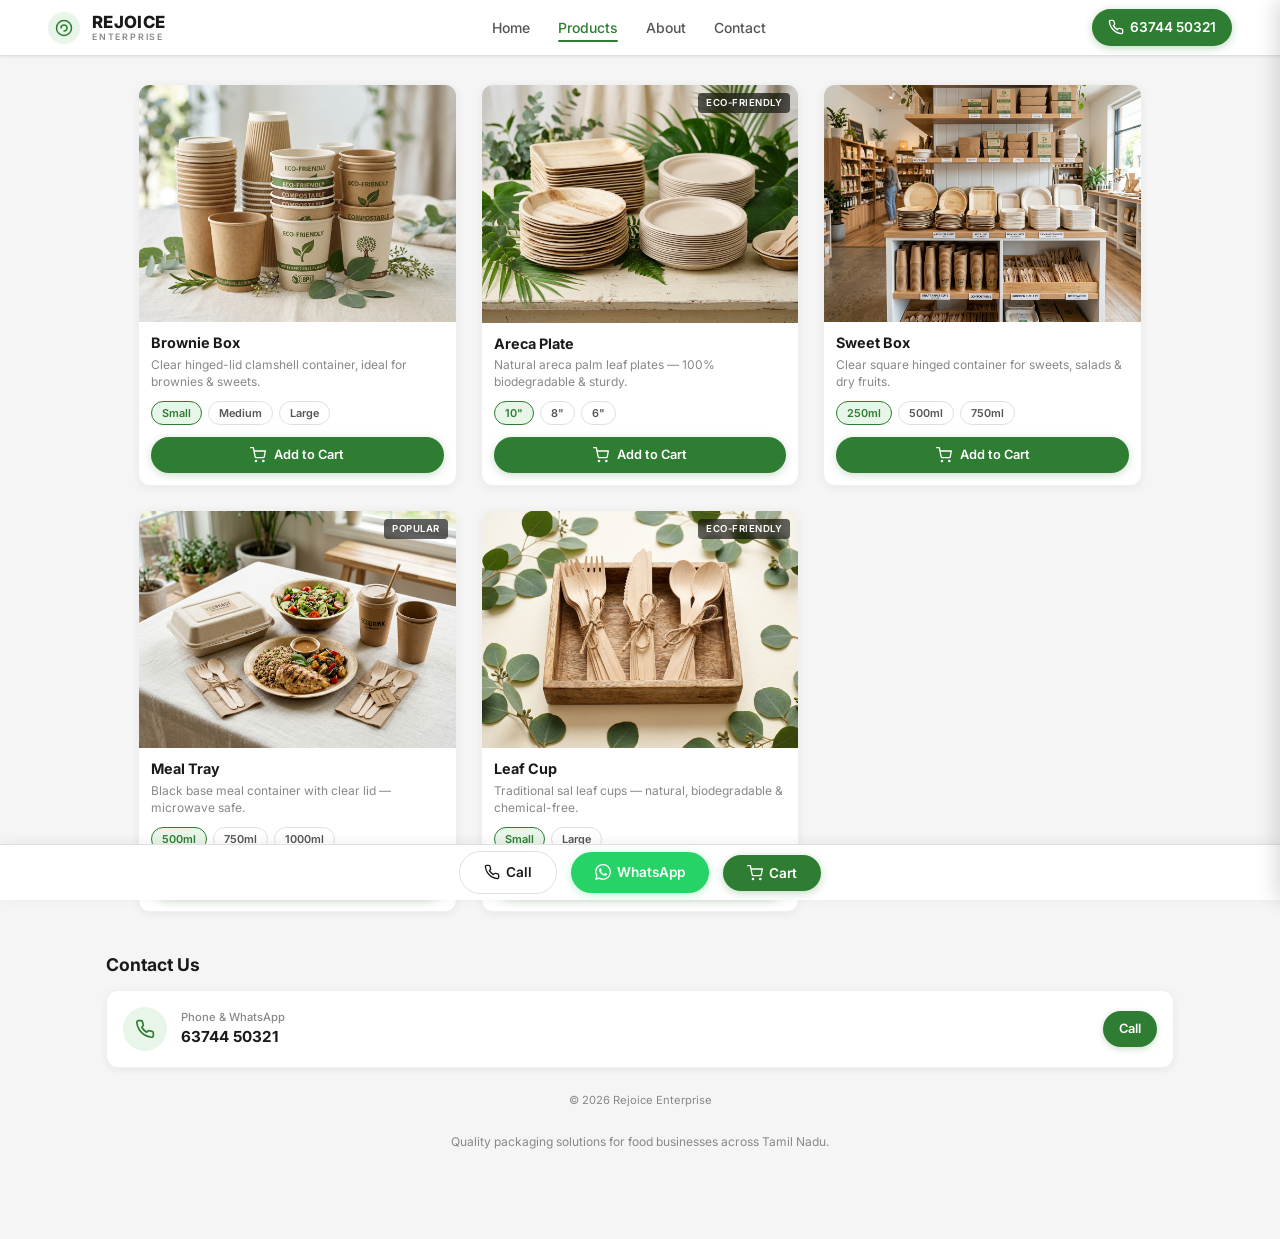
==== rejoice.html @ f50294aa "Implement cart to WhatsApp integration" ====
<!DOCTYPE html>
<html lang="en">

<head>
    <meta charset="UTF-8">
    <meta name="viewport" content="width=device-width, initial-scale=1.0, maximum-scale=5.0">
    <meta name="theme-color" content="#ffffff">
    <meta name="description" content="Rejoice Enterprise — Premium eco-friendly disposable tableware, aluminium foil containers, brownie boxes and more. Call 63744 50321.">
    <title>REJOICE ENTERPRISE — Eco-Friendly Disposables</title>
    <link rel="stylesheet" href="css/styles.css">
</head>

<body>

    <!-- ====== TOP HEADER ====== -->
    <header class="top-header" id="top">
        <div class="header-left">
            <div class="logo-icon">
                <svg viewBox="0 0 24 24" fill="none" stroke="currentColor" stroke-width="2" stroke-linecap="round" stroke-linejoin="round">
                    <path d="M12 2C6.48 2 2 6.48 2 12s4.48 10 10 10 10-4.48 10-10S17.52 2 12 2z"></path>
                    <path d="M8 12c0-2.2 1.8-4 4-4s4 1.8 4 4-1.8 4-4 4"></path>
                </svg>
            </div>
            <div class="logo-text">
                <span class="logo-name">REJOICE</span>
                <span class="logo-sub">Enterprise</span>
            </div>
        </div>

        <!-- Desktop Navigation -->
        <nav class="desktop-nav">
            <a href="#top" class="active">Home</a>
            <a href="#products">Products</a>
            <a href="#about">About</a>
            <a href="#contact">Contact</a>
        </nav>

        <div class="header-right">
            <a href="tel:6374450321" class="header-phone-btn">
                <svg viewBox="0 0 24 24" fill="none" stroke="currentColor" stroke-width="2" stroke-linecap="round" stroke-linejoin="round">
                    <path d="M22 16.92v3a2 2 0 0 1-2.18 2 19.79 19.79 0 0 1-8.63-3.07 19.5 19.5 0 0 1-6-6 19.79 19.79 0 0 1-3.07-8.67A2 2 0 0 1 4.11 2h3a2 2 0 0 1 2 1.72 12.84 12.84 0 0 0 .7 2.81 2 2 0 0 1-.45 2.11L8.09 9.91a16 16 0 0 0 6 6l1.27-1.27a2 2 0 0 1 2.11-.45 12.84 12.84 0 0 0 2.81.7A2 2 0 0 1 22 16.92z"></path>
                </svg>
                63744 50321
            </a>
            <button class="hamburger-btn" id="menuToggle" aria-label="Open menu">
                <svg viewBox="0 0 24 24" fill="none" stroke="currentColor" stroke-width="2" stroke-linecap="round" stroke-linejoin="round">
                    <line x1="3" y1="6" x2="21" y2="6"></line>
                    <line x1="3" y1="12" x2="21" y2="12"></line>
                    <line x1="3" y1="18" x2="21" y2="18"></line>
                </svg>
            </button>
        </div>
    </header>

    <!-- ====== MOBILE DRAWER ====== -->
    <div class="mobile-drawer-overlay" id="drawerOverlay"></div>
    <aside class="mobile-drawer" id="mobileDrawer">
        <div class="drawer-header">
            <span class="drawer-title">Menu</span>
            <button class="drawer-close" id="drawerClose" aria-label="Close menu">
                <svg width="18" height="18" viewBox="0 0 24 24" fill="none" stroke="currentColor" stroke-width="2" stroke-linecap="round" stroke-linejoin="round">
                    <line x1="18" y1="6" x2="6" y2="18"></line>
                    <line x1="6" y1="6" x2="18" y2="18"></line>
                </svg>
            </button>
        </div>
        <nav class="drawer-nav">
            <a href="#top">
                <svg viewBox="0 0 24 24" fill="none" stroke="currentColor" stroke-width="2" stroke-linecap="round" stroke-linejoin="round"><path d="M3 9l9-7 9 7v11a2 2 0 0 1-2 2H5a2 2 0 0 1-2-2z"></path><polyline points="9 22 9 12 15 12 15 22"></polyline></svg>
                Home
            </a>
            <a href="#products">
                <svg viewBox="0 0 24 24" fill="none" stroke="currentColor" stroke-width="2" stroke-linecap="round" stroke-linejoin="round"><rect x="2" y="3" width="20" height="14" rx="2" ry="2"></rect><line x1="8" y1="21" x2="16" y2="21"></line><line x1="12" y1="17" x2="12" y2="21"></line></svg>
                Products
            </a>
            <a href="#about">
                <svg viewBox="0 0 24 24" fill="none" stroke="currentColor" stroke-width="2" stroke-linecap="round" stroke-linejoin="round"><circle cx="12" cy="12" r="10"></circle><line x1="12" y1="16" x2="12" y2="12"></line><line x1="12" y1="8" x2="12.01" y2="8"></line></svg>
                About
            </a>
            <a href="#contact">
                <svg viewBox="0 0 24 24" fill="none" stroke="currentColor" stroke-width="2" stroke-linecap="round" stroke-linejoin="round"><path d="M22 16.92v3a2 2 0 0 1-2.18 2 19.79 19.79 0 0 1-8.63-3.07 19.5 19.5 0 0 1-6-6 19.79 19.79 0 0 1-3.07-8.67A2 2 0 0 1 4.11 2h3a2 2 0 0 1 2 1.72 12.84 12.84 0 0 0 .7 2.81 2 2 0 0 1-.45 2.11L8.09 9.91a16 16 0 0 0 6 6l1.27-1.27a2 2 0 0 1 2.11-.45 12.84 12.84 0 0 0 2.81.7A2 2 0 0 1 22 16.92z"></path></svg>
                Contact
            </a>
        </nav>
        <div class="drawer-phone">
            <a href="tel:6374450321">
                <svg viewBox="0 0 24 24" fill="none" stroke="currentColor" stroke-width="2" stroke-linecap="round" stroke-linejoin="round"><path d="M22 16.92v3a2 2 0 0 1-2.18 2 19.79 19.79 0 0 1-8.63-3.07 19.5 19.5 0 0 1-6-6 19.79 19.79 0 0 1-3.07-8.67A2 2 0 0 1 4.11 2h3a2 2 0 0 1 2 1.72 12.84 12.84 0 0 0 .7 2.81 2 2 0 0 1-.45 2.11L8.09 9.91a16 16 0 0 0 6 6l1.27-1.27a2 2 0 0 1 2.11-.45 12.84 12.84 0 0 0 2.81.7A2 2 0 0 1 22 16.92z"></path></svg>
                Call 63744 50321
            </a>
        </div>
    </aside>

    <!-- ====== MAIN CONTENT ====== -->
    <main class="main-content">

        <!-- Products Section -->
        <section class="products-section" id="products">
            <div class="product-grid">

                <!-- Product 1: Brownie Box -->
                <div class="product-card">
                    <div class="product-img-wrapper">
                        <img src="images/eco-cups.jpg" alt="Brownie Box — Clear Hinged Container" loading="lazy">
                    </div>
                    <div class="product-info">
                        <h3 class="product-name">Brownie Box</h3>
                        <p class="product-desc">Clear hinged-lid clamshell container, ideal for brownies &amp; sweets.</p>
                        <div class="size-chips">
                            <button class="size-chip active">Small</button>
                            <button class="size-chip">Medium</button>
                            <button class="size-chip">Large</button>
                        </div>
                        <button class="add-to-cart-btn" data-product="brownie-box">
                            <svg viewBox="0 0 24 24" fill="none" stroke="currentColor" stroke-width="2" stroke-linecap="round" stroke-linejoin="round"><circle cx="9" cy="21" r="1"></circle><circle cx="20" cy="21" r="1"></circle><path d="M1 1h4l2.68 13.39a2 2 0 0 0 2 1.61h9.72a2 2 0 0 0 2-1.61L23 6H6"></path></svg>
                            Add to Cart
                        </button>
                    </div>
                </div>

                <!-- Product 2: Areca Plate -->
                <div class="product-card">
                    <div class="product-img-wrapper">
                        <img src="images/eco-plates.jpg" alt="Areca Palm Leaf Plates" loading="lazy">
                        <span class="product-badge">Eco-Friendly</span>
                    </div>
                    <div class="product-info">
                        <h3 class="product-name">Areca Plate</h3>
                        <p class="product-desc">Natural areca palm leaf plates — 100% biodegradable &amp; sturdy.</p>
                        <div class="size-chips">
                            <button class="size-chip active">10"</button>
                            <button class="size-chip">8"</button>
                            <button class="size-chip">6"</button>
                        </div>
                        <button class="add-to-cart-btn" data-product="areca-plate">
                            <svg viewBox="0 0 24 24" fill="none" stroke="currentColor" stroke-width="2" stroke-linecap="round" stroke-linejoin="round"><circle cx="9" cy="21" r="1"></circle><circle cx="20" cy="21" r="1"></circle><path d="M1 1h4l2.68 13.39a2 2 0 0 0 2 1.61h9.72a2 2 0 0 0 2-1.61L23 6H6"></path></svg>
                            Add to Cart
                        </button>
                    </div>
                </div>

                <!-- Product 3: Sweet Box -->
                <div class="product-card">
                    <div class="product-img-wrapper">
                        <img src="images/shop-showcase.jpg" alt="Sweet Box — Clear Square Container" loading="lazy">
                    </div>
                    <div class="product-info">
                        <h3 class="product-name">Sweet Box</h3>
                        <p class="product-desc">Clear square hinged container for sweets, salads &amp; dry fruits.</p>
                        <div class="size-chips">
                            <button class="size-chip active">250ml</button>
                            <button class="size-chip">500ml</button>
                            <button class="size-chip">750ml</button>
                        </div>
                        <button class="add-to-cart-btn" data-product="sweet-box">
                            <svg viewBox="0 0 24 24" fill="none" stroke="currentColor" stroke-width="2" stroke-linecap="round" stroke-linejoin="round"><circle cx="9" cy="21" r="1"></circle><circle cx="20" cy="21" r="1"></circle><path d="M1 1h4l2.68 13.39a2 2 0 0 0 2 1.61h9.72a2 2 0 0 0 2-1.61L23 6H6"></path></svg>
                            Add to Cart
                        </button>
                    </div>
                </div>

                <!-- Product 4: Meal Tray -->
                <div class="product-card">
                    <div class="product-img-wrapper">
                        <img src="images/eco-serving-products.jpg" alt="Meal Tray — Black Base with Clear Lid" loading="lazy">
                        <span class="product-badge">Popular</span>
                    </div>
                    <div class="product-info">
                        <h3 class="product-name">Meal Tray</h3>
                        <p class="product-desc">Black base meal container with clear lid — microwave safe.</p>
                        <div class="size-chips">
                            <button class="size-chip active">500ml</button>
                            <button class="size-chip">750ml</button>
                            <button class="size-chip">1000ml</button>
                        </div>
                        <button class="add-to-cart-btn" data-product="meal-tray">
                            <svg viewBox="0 0 24 24" fill="none" stroke="currentColor" stroke-width="2" stroke-linecap="round" stroke-linejoin="round"><circle cx="9" cy="21" r="1"></circle><circle cx="20" cy="21" r="1"></circle><path d="M1 1h4l2.68 13.39a2 2 0 0 0 2 1.61h9.72a2 2 0 0 0 2-1.61L23 6H6"></path></svg>
                            Add to Cart
                        </button>
                    </div>
                </div>

                <!-- Product 5: Leaf Cup -->
                <div class="product-card">
                    <div class="product-img-wrapper">
                        <img src="images/eco-spoons.jpg" alt="Traditional Leaf Cups" loading="lazy">
                        <span class="product-badge">Eco-Friendly</span>
                    </div>
                    <div class="product-info">
                        <h3 class="product-name">Leaf Cup</h3>
                        <p class="product-desc">Traditional sal leaf cups — natural, biodegradable &amp; chemical-free.</p>
                        <div class="size-chips">
                            <button class="size-chip active">Small</button>
                            <button class="size-chip">Large</button>
                        </div>
                        <button class="add-to-cart-btn" data-product="leaf-cup">
                            <svg viewBox="0 0 24 24" fill="none" stroke="currentColor" stroke-width="2" stroke-linecap="round" stroke-linejoin="round"><circle cx="9" cy="21" r="1"></circle><circle cx="20" cy="21" r="1"></circle><path d="M1 1h4l2.68 13.39a2 2 0 0 0 2 1.61h9.72a2 2 0 0 0 2-1.61L23 6H6"></path></svg>
                            Add to Cart
                        </button>
                    </div>
                </div>

            </div>
        </section>

        <!-- Contact Section -->
        <section class="contact-section" id="contact">
            <h2>Contact Us</h2>
            <div class="contact-card">
                <div class="contact-icon-wrap">
                    <svg viewBox="0 0 24 24" fill="none" stroke="currentColor" stroke-width="2" stroke-linecap="round" stroke-linejoin="round">
                        <path d="M22 16.92v3a2 2 0 0 1-2.18 2 19.79 19.79 0 0 1-8.63-3.07 19.5 19.5 0 0 1-6-6 19.79 19.79 0 0 1-3.07-8.67A2 2 0 0 1 4.11 2h3a2 2 0 0 1 2 1.72 12.84 12.84 0 0 0 .7 2.81 2 2 0 0 1-.45 2.11L8.09 9.91a16 16 0 0 0 6 6l1.27-1.27a2 2 0 0 1 2.11-.45 12.84 12.84 0 0 0 2.81.7A2 2 0 0 1 22 16.92z"></path>
                    </svg>
                </div>
                <div class="contact-details">
                    <p class="contact-label">Phone & WhatsApp</p>
                    <p class="contact-value">63744 50321</p>
                </div>
                <a href="tel:6374450321" class="contact-call-btn">Call</a>
            </div>
            <p class="footer-text">© 2026 Rejoice Enterprise</p>
        </section>

        <!-- About Section (anchor target) -->
        <section id="about" style="padding: 0 16px 16px;">
            <p style="font-size: 0.75rem; color: #888; text-align: center;">
                Quality packaging solutions for food businesses across Tamil Nadu.
            </p>
        </section>

    </main>

    <!-- ====== STICKY BOTTOM BAR ====== -->
    <div class="bottom-bar">
        <a href="tel:6374450321" class="bottom-bar-btn btn-call">
            <svg viewBox="0 0 24 24" fill="none" stroke="currentColor" stroke-width="2" stroke-linecap="round" stroke-linejoin="round"><path d="M22 16.92v3a2 2 0 0 1-2.18 2 19.79 19.79 0 0 1-8.63-3.07 19.5 19.5 0 0 1-6-6 19.79 19.79 0 0 1-3.07-8.67A2 2 0 0 1 4.11 2h3a2 2 0 0 1 2 1.72 12.84 12.84 0 0 0 .7 2.81 2 2 0 0 1-.45 2.11L8.09 9.91a16 16 0 0 0 6 6l1.27-1.27a2 2 0 0 1 2.11-.45 12.84 12.84 0 0 0 2.81.7A2 2 0 0 1 22 16.92z"></path></svg>
            Call
        </a>
        <a href="https://wa.me/916374450321" target="_blank" class="bottom-bar-btn btn-whatsapp" id="whatsappBtn">
            <svg viewBox="0 0 24 24" fill="currentColor" width="16" height="16"><path d="M17.472 14.382c-.297-.149-1.758-.867-2.03-.967-.273-.099-.471-.148-.67.15-.197.297-.767.966-.94 1.164-.173.199-.347.223-.644.075-.297-.15-1.255-.463-2.39-1.475-.883-.788-1.48-1.761-1.653-2.059-.173-.297-.018-.458.13-.606.134-.133.298-.347.446-.52.149-.174.198-.298.298-.497.099-.198.05-.371-.025-.52-.075-.149-.669-1.612-.916-2.207-.242-.579-.487-.5-.669-.51-.173-.008-.371-.01-.57-.01-.198 0-.52.074-.792.372-.272.297-1.04 1.016-1.04 2.479 0 1.462 1.065 2.875 1.213 3.074.149.198 2.096 3.2 5.077 4.487.709.306 1.262.489 1.694.625.712.227 1.36.195 1.871.118.571-.085 1.758-.719 2.006-1.413.248-.694.248-1.289.173-1.413-.074-.124-.272-.198-.57-.347m-5.421 7.403h-.004a9.87 9.87 0 01-5.031-1.378l-.361-.214-3.741.982.998-3.648-.235-.374a9.86 9.86 0 01-1.51-5.26c.001-5.45 4.436-9.884 9.888-9.884 2.64 0 5.122 1.03 6.988 2.898a9.825 9.825 0 012.893 6.994c-.003 5.45-4.437 9.884-9.885 9.884m8.413-18.297A11.815 11.815 0 0012.05 0C5.495 0 .16 5.335.157 11.892c0 2.096.547 4.142 1.588 5.945L.057 24l6.305-1.654a11.882 11.882 0 005.683 1.448h.005c6.554 0 11.89-5.335 11.893-11.893a11.821 11.821 0 00-3.48-8.413z"/></svg>
            WhatsApp
        </a>
        <button class="bottom-bar-btn btn-cart" id="cartBottomBtn">
            <svg viewBox="0 0 24 24" fill="none" stroke="currentColor" stroke-width="2" stroke-linecap="round" stroke-linejoin="round"><circle cx="9" cy="21" r="1"></circle><circle cx="20" cy="21" r="1"></circle><path d="M1 1h4l2.68 13.39a2 2 0 0 0 2 1.61h9.72a2 2 0 0 0 2-1.61L23 6H6"></path></svg>
            Cart
            <span class="cart-count" id="cartCount" data-count="0"></span>
        </button>
    </div>

    <script src="js/main.js"></script>
</body>

</html>
---- css/styles.css ----
/* ============================================
   Rejoice Enterprise – Light Mobile-First Theme
   ============================================ */

@import url('https://fonts.googleapis.com/css2?family=Inter:wght@400;500;600;700;800&display=swap');

:root {
    /* Light Theme Palette */
    --bg-page: #f5f5f5;
    --bg-card: #ffffff;
    --bg-header: #ffffff;
    --bg-overlay: rgba(255, 255, 255, 0.92);

    /* Green Brand */
    --primary: #2e7d32;
    --primary-dark: #1b5e20;
    --primary-light: #4caf50;
    --primary-surface: #e8f5e9;
    --primary-glow: rgba(46, 125, 50, 0.12);

    /* WhatsApp Green */
    --whatsapp: #25d366;
    --whatsapp-dark: #128c7e;

    /* Text */
    --text-primary: #1a1a1a;
    --text-secondary: #555555;
    --text-muted: #888888;
    --text-on-primary: #ffffff;

    /* Borders & Shadows */
    --border: #e0e0e0;
    --border-light: #f0f0f0;
    --shadow-sm: 0 1px 3px rgba(0, 0, 0, 0.08);
    --shadow-md: 0 4px 12px rgba(0, 0, 0, 0.1);
    --shadow-lg: 0 8px 30px rgba(0, 0, 0, 0.12);
    --shadow-card: 0 2px 8px rgba(0, 0, 0, 0.06);

    /* Layout */
    --header-height: 56px;
    --bottom-bar-height: 56px;
    --radius-sm: 8px;
    --radius-md: 12px;
    --radius-lg: 16px;
    --radius-full: 50px;
}

/* Reset */
*,
*::before,
*::after {
    box-sizing: border-box;
    margin: 0;
    padding: 0;
}

html {
    scroll-behavior: smooth;
    -webkit-text-size-adjust: 100%;
}

body {
    font-family: 'Inter', -apple-system, BlinkMacSystemFont, 'Segoe UI', Roboto, sans-serif;
    background-color: var(--bg-page);
    color: var(--text-primary);
    line-height: 1.5;
    -webkit-font-smoothing: antialiased;
    -moz-osx-font-smoothing: grayscale;
    -webkit-tap-highlight-color: transparent;
    overflow-x: hidden;
}

img {
    display: block;
    max-width: 100%;
}

button {
    font-family: inherit;
    cursor: pointer;
    border: none;
    outline: none;
}

a {
    text-decoration: none;
    color: inherit;
}

/* =====================
   HEADER / TOP BAR
   ===================== */
.top-header {
    position: fixed;
    top: 0;
    left: 0;
    right: 0;
    height: var(--header-height);
    background: var(--bg-header);
    border-bottom: 1px solid var(--border);
    display: flex;
    align-items: center;
    justify-content: space-between;
    padding: 0 16px;
    z-index: 1000;
    box-shadow: var(--shadow-sm);
}

.header-left {
    display: flex;
    align-items: center;
    gap: 12px;
}

.logo-icon {
    width: 32px;
    height: 32px;
    background: var(--primary-surface);
    border-radius: 50%;
    display: flex;
    align-items: center;
    justify-content: center;
    flex-shrink: 0;
}

.logo-icon svg {
    width: 18px;
    height: 18px;
    color: var(--primary);
}

.logo-text {
    display: flex;
    flex-direction: column;
    line-height: 1.15;
}

.logo-name {
    font-size: 1.05rem;
    font-weight: 800;
    color: var(--text-primary);
    letter-spacing: 0.3px;
}

.logo-sub {
    font-size: 0.55rem;
    font-weight: 600;
    color: var(--text-muted);
    letter-spacing: 1.8px;
    text-transform: uppercase;
}

/* Desktop Nav - hidden on mobile, shown on larger screens */
.desktop-nav {
    display: none;
    align-items: center;
    gap: 28px;
}

.desktop-nav a {
    font-size: 0.875rem;
    font-weight: 500;
    color: var(--text-secondary);
    transition: color 0.2s;
    position: relative;
}

.desktop-nav a:hover,
.desktop-nav a.active {
    color: var(--primary);
}

.desktop-nav a.active::after {
    content: '';
    position: absolute;
    bottom: -4px;
    left: 0;
    right: 0;
    height: 2px;
    background: var(--primary);
    border-radius: 1px;
}

.header-right {
    display: flex;
    align-items: center;
    gap: 8px;
}

.header-phone-btn {
    display: none;
    align-items: center;
    gap: 6px;
    background: var(--primary);
    color: var(--text-on-primary);
    padding: 8px 16px;
    border-radius: var(--radius-full);
    font-size: 0.85rem;
    font-weight: 600;
    box-shadow: 0 2px 8px rgba(46, 125, 50, 0.3);
    transition: transform 0.15s, box-shadow 0.15s;
    text-decoration: none;
}

.header-phone-btn:active {
    transform: scale(0.97);
}

.header-phone-btn svg {
    width: 16px;
    height: 16px;
}

.hamburger-btn {
    width: 40px;
    height: 40px;
    background: transparent;
    border-radius: 50%;
    display: flex;
    align-items: center;
    justify-content: center;
    color: var(--text-primary);
    transition: background 0.2s;
}

.hamburger-btn:active {
    background: var(--primary-surface);
}

.hamburger-btn svg {
    width: 22px;
    height: 22px;
}

/* =====================
   MOBILE DRAWER
   ===================== */
.mobile-drawer-overlay {
    position: fixed;
    inset: 0;
    background: rgba(0, 0, 0, 0.4);
    z-index: 2000;
    opacity: 0;
    visibility: hidden;
    transition: opacity 0.3s, visibility 0.3s;
}

.mobile-drawer-overlay.open {
    opacity: 1;
    visibility: visible;
}

.mobile-drawer {
    position: fixed;
    top: 0;
    right: 0;
    width: 280px;
    max-width: 80vw;
    height: 100vh;
    background: var(--bg-card);
    z-index: 2001;
    transform: translateX(100%);
    transition: transform 0.35s cubic-bezier(0.22, 1, 0.36, 1);
    display: flex;
    flex-direction: column;
    box-shadow: -4px 0 20px rgba(0, 0, 0, 0.15);
}

.mobile-drawer.open {
    transform: translateX(0);
}

.drawer-header {
    display: flex;
    align-items: center;
    justify-content: space-between;
    padding: 16px 20px;
    border-bottom: 1px solid var(--border);
}

.drawer-title {
    font-size: 1rem;
    font-weight: 700;
    color: var(--text-primary);
}

.drawer-close {
    width: 36px;
    height: 36px;
    background: var(--bg-page);
    border-radius: 50%;
    display: flex;
    align-items: center;
    justify-content: center;
    color: var(--text-secondary);
    transition: background 0.2s;
}

.drawer-close:active {
    background: var(--border);
}

.drawer-nav {
    flex: 1;
    padding: 12px 0;
    display: flex;
    flex-direction: column;
}

.drawer-nav a {
    display: flex;
    align-items: center;
    gap: 14px;
    padding: 14px 20px;
    font-size: 0.95rem;
    font-weight: 500;
    color: var(--text-secondary);
    transition: background 0.2s, color 0.2s;
}

.drawer-nav a:active {
    background: var(--primary-surface);
    color: var(--primary);
}

.drawer-nav a svg {
    width: 20px;
    height: 20px;
    flex-shrink: 0;
}

.drawer-phone {
    padding: 20px;
    border-top: 1px solid var(--border);
}

.drawer-phone a {
    display: flex;
    align-items: center;
    justify-content: center;
    gap: 8px;
    background: var(--primary);
    color: var(--text-on-primary);
    padding: 14px;
    border-radius: var(--radius-md);
    font-size: 0.95rem;
    font-weight: 600;
}

.drawer-phone a svg {
    width: 18px;
    height: 18px;
}

/* =====================
   MAIN CONTENT
   ===================== */
.main-content {
    padding-top: var(--header-height);
    padding-bottom: calc(var(--bottom-bar-height) + 16px);
    min-height: 100vh;
}

/* =====================
   PRODUCT GRID
   ===================== */
.products-section {
    padding: 12px 12px 0;
}

.products-section-title {
    font-size: 1.1rem;
    font-weight: 700;
    color: var(--text-primary);
    margin-bottom: 12px;
    padding-left: 4px;
}

.product-grid {
    display: grid;
    grid-template-columns: repeat(2, 1fr);
    gap: 12px;
}

/* =====================
   PRODUCT CARD
   ===================== */
.product-card {
    background: var(--bg-card);
    border-radius: var(--radius-md);
    overflow: hidden;
    box-shadow: var(--shadow-card);
    border: 1px solid var(--border-light);
    display: flex;
    flex-direction: column;
    transition: transform 0.2s ease, box-shadow 0.2s ease;
    position: relative;
}

.product-card:active {
    transform: scale(0.985);
}

.product-img-wrapper {
    width: 100%;
    aspect-ratio: 4 / 3;
    overflow: hidden;
    background: #f0f0f0;
    position: relative;
}

.product-img-wrapper img {
    width: 100%;
    height: 100%;
    object-fit: cover;
    transition: transform 0.3s ease;
}

.product-badge {
    position: absolute;
    top: 8px;
    right: 8px;
    background: rgba(0, 0, 0, 0.6);
    color: white;
    font-size: 0.6rem;
    font-weight: 600;
    padding: 3px 8px;
    border-radius: 4px;
    text-transform: uppercase;
    letter-spacing: 0.5px;
    backdrop-filter: blur(4px);
}

.product-info {
    padding: 12px;
    display: flex;
    flex-direction: column;
    flex-grow: 1;
}

.product-name {
    font-size: 0.9rem;
    font-weight: 700;
    color: var(--text-primary);
    margin-bottom: 4px;
    line-height: 1.3;
}

.product-desc {
    font-size: 0.75rem;
    color: var(--text-muted);
    line-height: 1.4;
    margin-bottom: 10px;
    display: -webkit-box;
    -webkit-line-clamp: 2;
    -webkit-box-orient: vertical;
    overflow: hidden;
}

/* Size Variant Chips */
.size-chips {
    display: flex;
    flex-wrap: wrap;
    gap: 6px;
    margin-bottom: 12px;
}

.size-chip {
    padding: 4px 10px;
    border: 1.5px solid var(--border);
    border-radius: var(--radius-full);
    font-size: 0.68rem;
    font-weight: 600;
    color: var(--text-secondary);
    background: transparent;
    transition: all 0.2s;
    cursor: pointer;
}

.size-chip.active,
.size-chip:active {
    border-color: var(--primary);
    color: var(--primary);
    background: var(--primary-surface);
}

/* Add to Cart Button */
.add-to-cart-btn {
    display: flex;
    align-items: center;
    justify-content: center;
    gap: 8px;
    width: 100%;
    padding: 10px 0;
    background: var(--primary);
    color: var(--text-on-primary);
    border-radius: var(--radius-full);
    font-size: 0.8rem;
    font-weight: 600;
    transition: background 0.2s, transform 0.15s;
    margin-top: auto;
    box-shadow: 0 2px 8px rgba(46, 125, 50, 0.25);
}

.add-to-cart-btn:active {
    transform: scale(0.96);
    background: var(--primary-dark);
}

.add-to-cart-btn svg {
    width: 16px;
    height: 16px;
}

.add-to-cart-btn.added {
    background: var(--primary-dark);
}

/* =====================
   CONTACT SECTION
   ===================== */
.contact-section {
    padding: 24px 16px;
    margin-top: 16px;
}

.contact-section h2 {
    font-size: 1.1rem;
    font-weight: 700;
    margin-bottom: 12px;
    color: var(--text-primary);
}

.contact-card {
    background: var(--bg-card);
    border-radius: var(--radius-md);
    padding: 16px;
    display: flex;
    align-items: center;
    gap: 14px;
    border: 1px solid var(--border-light);
    box-shadow: var(--shadow-card);
    margin-bottom: 16px;
}

.contact-icon-wrap {
    width: 44px;
    height: 44px;
    border-radius: 50%;
    background: var(--primary-surface);
    display: flex;
    align-items: center;
    justify-content: center;
    flex-shrink: 0;
    color: var(--primary);
}

.contact-icon-wrap svg {
    width: 20px;
    height: 20px;
}

.contact-details {
    flex: 1;
}

.contact-label {
    font-size: 0.7rem;
    color: var(--text-muted);
    font-weight: 500;
}

.contact-value {
    font-size: 0.95rem;
    font-weight: 700;
    color: var(--text-primary);
}

.contact-call-btn {
    display: inline-flex;
    align-items: center;
    gap: 4px;
    background: var(--primary);
    color: white;
    padding: 8px 16px;
    border-radius: var(--radius-full);
    font-size: 0.8rem;
    font-weight: 600;
    text-decoration: none;
    box-shadow: 0 2px 6px rgba(46, 125, 50, 0.25);
    transition: transform 0.15s;
}

.contact-call-btn:active {
    transform: scale(0.95);
}

.footer-text {
    text-align: center;
    font-size: 0.7rem;
    color: var(--text-muted);
    padding-top: 8px;
}

/* =====================
   STICKY BOTTOM BAR
   ===================== */
.bottom-bar {
    position: fixed;
    bottom: 0;
    left: 0;
    right: 0;
    height: var(--bottom-bar-height);
    background: var(--bg-card);
    border-top: 1px solid var(--border);
    display: flex;
    align-items: center;
    justify-content: center;
    gap: 10px;
    padding: 0 16px;
    z-index: 1000;
    box-shadow: 0 -2px 12px rgba(0, 0, 0, 0.06);
    padding-bottom: env(safe-area-inset-bottom);
}

.bottom-bar-btn {
    display: inline-flex;
    align-items: center;
    gap: 6px;
    padding: 10px 20px;
    border-radius: var(--radius-full);
    font-size: 0.82rem;
    font-weight: 600;
    transition: transform 0.15s, box-shadow 0.15s;
    text-decoration: none;
    flex-shrink: 0;
}

.bottom-bar-btn:active {
    transform: scale(0.95);
}

.bottom-bar-btn svg {
    width: 16px;
    height: 16px;
}

.btn-call {
    background: var(--bg-card);
    color: var(--text-primary);
    border: 1.5px solid var(--border);
}

.btn-whatsapp {
    background: var(--whatsapp);
    color: white;
    border: none;
    box-shadow: 0 2px 8px rgba(37, 211, 102, 0.3);
}

.btn-cart {
    background: var(--primary);
    color: white;
    border: none;
    box-shadow: 0 2px 8px rgba(46, 125, 50, 0.3);
    position: relative;
}

.cart-count {
    background: white;
    color: var(--primary);
    font-size: 0.65rem;
    font-weight: 700;
    width: 18px;
    height: 18px;
    border-radius: 50%;
    display: flex;
    align-items: center;
    justify-content: center;
    margin-left: 2px;
}

.cart-count:empty,
.cart-count[data-count="0"] {
    display: none;
}

/* =====================
   ANIMATIONS
   ===================== */
@keyframes fadeInUp {
    from {
        opacity: 0;
        transform: translateY(16px);
    }
    to {
        opacity: 1;
        transform: translateY(0);
    }
}

@keyframes scaleIn {
    from {
        transform: scale(0.9);
        opacity: 0;
    }
    to {
        transform: scale(1);
        opacity: 1;
    }
}

@keyframes cartPop {
    0% { transform: scale(1); }
    50% { transform: scale(1.25); }
    100% { transform: scale(1); }
}

.product-card {
    animation: fadeInUp 0.4s ease backwards;
}

.product-card:nth-child(1) { animation-delay: 0.05s; }
.product-card:nth-child(2) { animation-delay: 0.1s; }
.product-card:nth-child(3) { animation-delay: 0.15s; }
.product-card:nth-child(4) { animation-delay: 0.2s; }
.product-card:nth-child(5) { animation-delay: 0.25s; }
.product-card:nth-child(6) { animation-delay: 0.3s; }

.cart-pop {
    animation: cartPop 0.3s ease;
}

/* =====================
   RESPONSIVE - TABLET+
   ===================== */
@media (min-width: 600px) {
    .product-grid {
        grid-template-columns: repeat(3, 1fr);
        gap: 16px;
    }

    .products-section {
        padding: 16px 20px 0;
    }

    .bottom-bar-btn {
        padding: 10px 24px;
        font-size: 0.85rem;
    }
}

/* DESKTOP (768px+) */
@media (min-width: 768px) {
    .hamburger-btn {
        display: none;
    }

    .desktop-nav {
        display: flex;
    }

    .header-phone-btn {
        display: flex;
    }

    .top-header {
        padding: 0 32px;
    }

    .product-grid {
        grid-template-columns: repeat(3, 1fr);
        gap: 20px;
    }

    .products-section {
        padding: 24px 32px 0;
        max-width: 1100px;
        margin: 0 auto;
    }

    .contact-section {
        max-width: 1100px;
        margin: 16px auto 0;
    }

    .bottom-bar {
        gap: 14px;
    }
}

/* LARGE DESKTOP (1024px+) */
@media (min-width: 1024px) {
    .product-grid {
        grid-template-columns: repeat(3, 1fr);
        gap: 24px;
    }

    .top-header {
        padding: 0 48px;
    }

    .products-section {
        padding: 28px 48px 0;
    }
}
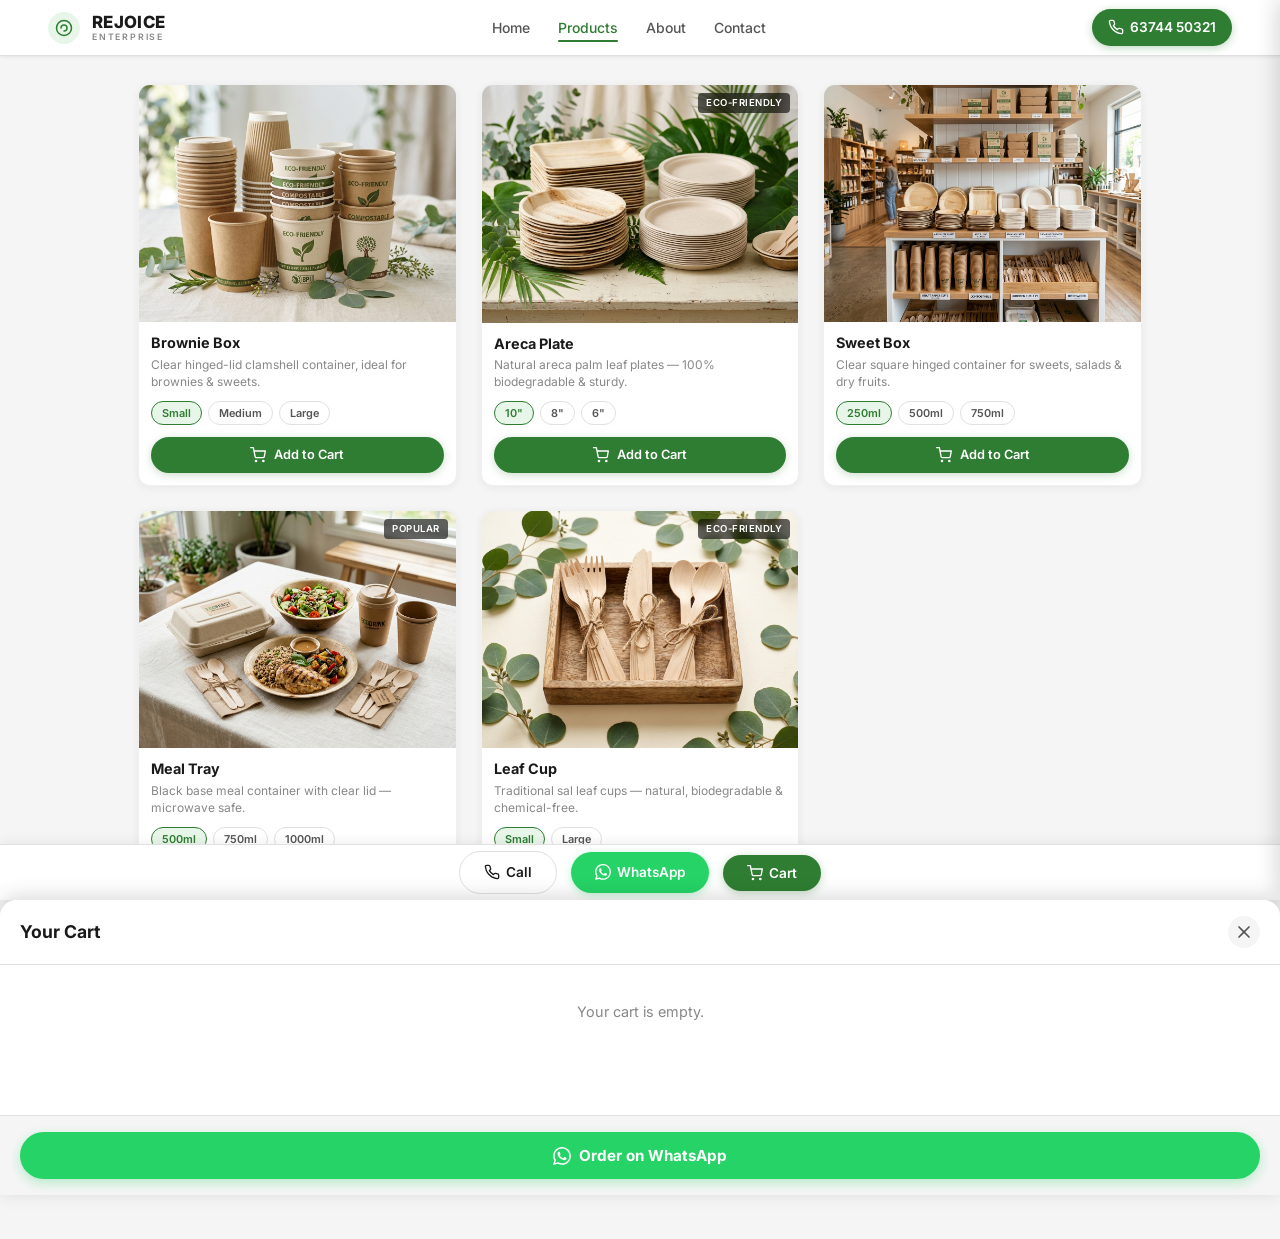
==== commit 8e6de4e2: "Implement Cart Drawer UI and logic" ====
--- a/rejoice.html
+++ b/rejoice.html
@@ -246,6 +246,30 @@
         </button>
     </div>
 
+    <!-- ====== CART DRAWER ====== -->
+    <div class="cart-drawer-overlay" id="cartOverlay"></div>
+    <div class="cart-drawer" id="cartDrawer">
+        <div class="cart-header">
+            <h3>Your Cart</h3>
+            <button class="cart-close-btn" id="cartCloseBtn">
+                <svg viewBox="0 0 24 24" fill="none" stroke="currentColor" stroke-width="2" stroke-linecap="round" stroke-linejoin="round" width="20" height="20">
+                    <line x1="18" y1="6" x2="6" y2="18"></line>
+                    <line x1="6" y1="6" x2="18" y2="18"></line>
+                </svg>
+            </button>
+        </div>
+        <div class="cart-body" id="cartItemsContainer">
+            <!-- Cart items injected via JS -->
+            <div class="empty-cart-msg">Your cart is empty.</div>
+        </div>
+        <div class="cart-footer">
+            <button class="cart-checkout-btn" id="cartCheckoutBtn">
+                <svg viewBox="0 0 24 24" fill="currentColor" width="18" height="18"><path d="M17.472 14.382c-.297-.149-1.758-.867-2.03-.967-.273-.099-.471-.148-.67.15-.197.297-.767.966-.94 1.164-.173.199-.347.223-.644.075-.297-.15-1.255-.463-2.39-1.475-.883-.788-1.48-1.761-1.653-2.059-.173-.297-.018-.458.13-.606.134-.133.298-.347.446-.52.149-.174.198-.298.298-.497.099-.198.05-.371-.025-.52-.075-.149-.669-1.612-.916-2.207-.242-.579-.487-.5-.669-.51-.173-.008-.371-.01-.57-.01-.198 0-.52.074-.792.372-.272.297-1.04 1.016-1.04 2.479 0 1.462 1.065 2.875 1.213 3.074.149.198 2.096 3.2 5.077 4.487.709.306 1.262.489 1.694.625.712.227 1.36.195 1.871.118.571-.085 1.758-.719 2.006-1.413.248-.694.248-1.289.173-1.413-.074-.124-.272-.198-.57-.347m-5.421 7.403h-.004a9.87 9.87 0 01-5.031-1.378l-.361-.214-3.741.982.998-3.648-.235-.374a9.86 9.86 0 01-1.51-5.26c.001-5.45 4.436-9.884 9.888-9.884 2.64 0 5.122 1.03 6.988 2.898a9.825 9.825 0 012.893 6.994c-.003 5.45-4.437 9.884-9.885 9.884m8.413-18.297A11.815 11.815 0 0012.05 0C5.495 0 .16 5.335.157 11.892c0 2.096.547 4.142 1.588 5.945L.057 24l6.305-1.654a11.882 11.882 0 005.683 1.448h.005c6.554 0 11.89-5.335 11.893-11.893a11.821 11.821 0 00-3.48-8.413z"/></svg>
+                Order on WhatsApp
+            </button>
+        </div>
+    </div>
+
     <script src="js/main.js"></script>
 </body>
 
--- a/css/styles.css
+++ b/css/styles.css
@@ -750,6 +750,156 @@
     }
 }
 
+/* =====================
+   CART DRAWER
+   ===================== */
+.cart-drawer-overlay {
+    position: fixed;
+    inset: 0;
+    background: rgba(0, 0, 0, 0.4);
+    z-index: 2000;
+    opacity: 0;
+    visibility: hidden;
+    transition: opacity 0.3s, visibility 0.3s;
+}
+
+.cart-drawer-overlay.open {
+    opacity: 1;
+    visibility: visible;
+}
+
+.cart-drawer {
+    position: fixed;
+    bottom: 0;
+    left: 0;
+    width: 100%;
+    max-height: 85vh;
+    background: var(--bg-card);
+    z-index: 2001;
+    transform: translateY(100%);
+    transition: transform 0.35s cubic-bezier(0.22, 1, 0.36, 1);
+    display: flex;
+    flex-direction: column;
+    box-shadow: 0 -4px 20px rgba(0, 0, 0, 0.15);
+    border-top-left-radius: var(--radius-lg);
+    border-top-right-radius: var(--radius-lg);
+}
+
+.cart-drawer.open {
+    transform: translateY(0);
+}
+
+.cart-header {
+    display: flex;
+    align-items: center;
+    justify-content: space-between;
+    padding: 16px 20px;
+    border-bottom: 1px solid var(--border);
+}
+
+.cart-header h3 {
+    font-size: 1.1rem;
+    font-weight: 700;
+    color: var(--text-primary);
+}
+
+.cart-close-btn {
+    width: 32px;
+    height: 32px;
+    background: var(--bg-page);
+    border-radius: 50%;
+    display: flex;
+    align-items: center;
+    justify-content: center;
+    color: var(--text-secondary);
+    transition: background 0.2s;
+}
+
+.cart-body {
+    flex: 1;
+    overflow-y: auto;
+    padding: 16px 20px;
+    min-height: 150px;
+}
+
+.empty-cart-msg {
+    text-align: center;
+    color: var(--text-muted);
+    font-size: 0.9rem;
+    padding: 20px 0;
+}
+
+.cart-item {
+    display: flex;
+    justify-content: space-between;
+    align-items: center;
+    padding: 12px 0;
+    border-bottom: 1px solid var(--border-light);
+}
+
+.cart-item:last-child {
+    border-bottom: none;
+}
+
+.cart-item-info {
+    display: flex;
+    flex-direction: column;
+    gap: 4px;
+}
+
+.cart-item-name {
+    font-size: 0.9rem;
+    font-weight: 600;
+    color: var(--text-primary);
+}
+
+.cart-item-size {
+    font-size: 0.75rem;
+    color: var(--text-secondary);
+    background: var(--bg-page);
+    padding: 2px 8px;
+    border-radius: var(--radius-full);
+    display: inline-block;
+    width: fit-content;
+}
+
+.cart-item-qty {
+    font-size: 0.9rem;
+    font-weight: 700;
+    color: var(--text-primary);
+    background: var(--primary-surface);
+    padding: 4px 12px;
+    border-radius: var(--radius-full);
+}
+
+.cart-footer {
+    padding: 16px 20px;
+    border-top: 1px solid var(--border);
+    background: var(--bg-page);
+}
+
+.cart-checkout-btn {
+    display: flex;
+    align-items: center;
+    justify-content: center;
+    gap: 8px;
+    width: 100%;
+    padding: 14px;
+    background: var(--whatsapp);
+    color: white;
+    border-radius: var(--radius-full);
+    font-size: 0.95rem;
+    font-weight: 700;
+    box-shadow: 0 4px 12px rgba(37, 211, 102, 0.3);
+    transition: transform 0.15s;
+    border: none;
+    cursor: pointer;
+}
+
+.cart-checkout-btn:active {
+    transform: scale(0.97);
+}
+
 /* DESKTOP (768px+) */
 @media (min-width: 768px) {
     .hamburger-btn {
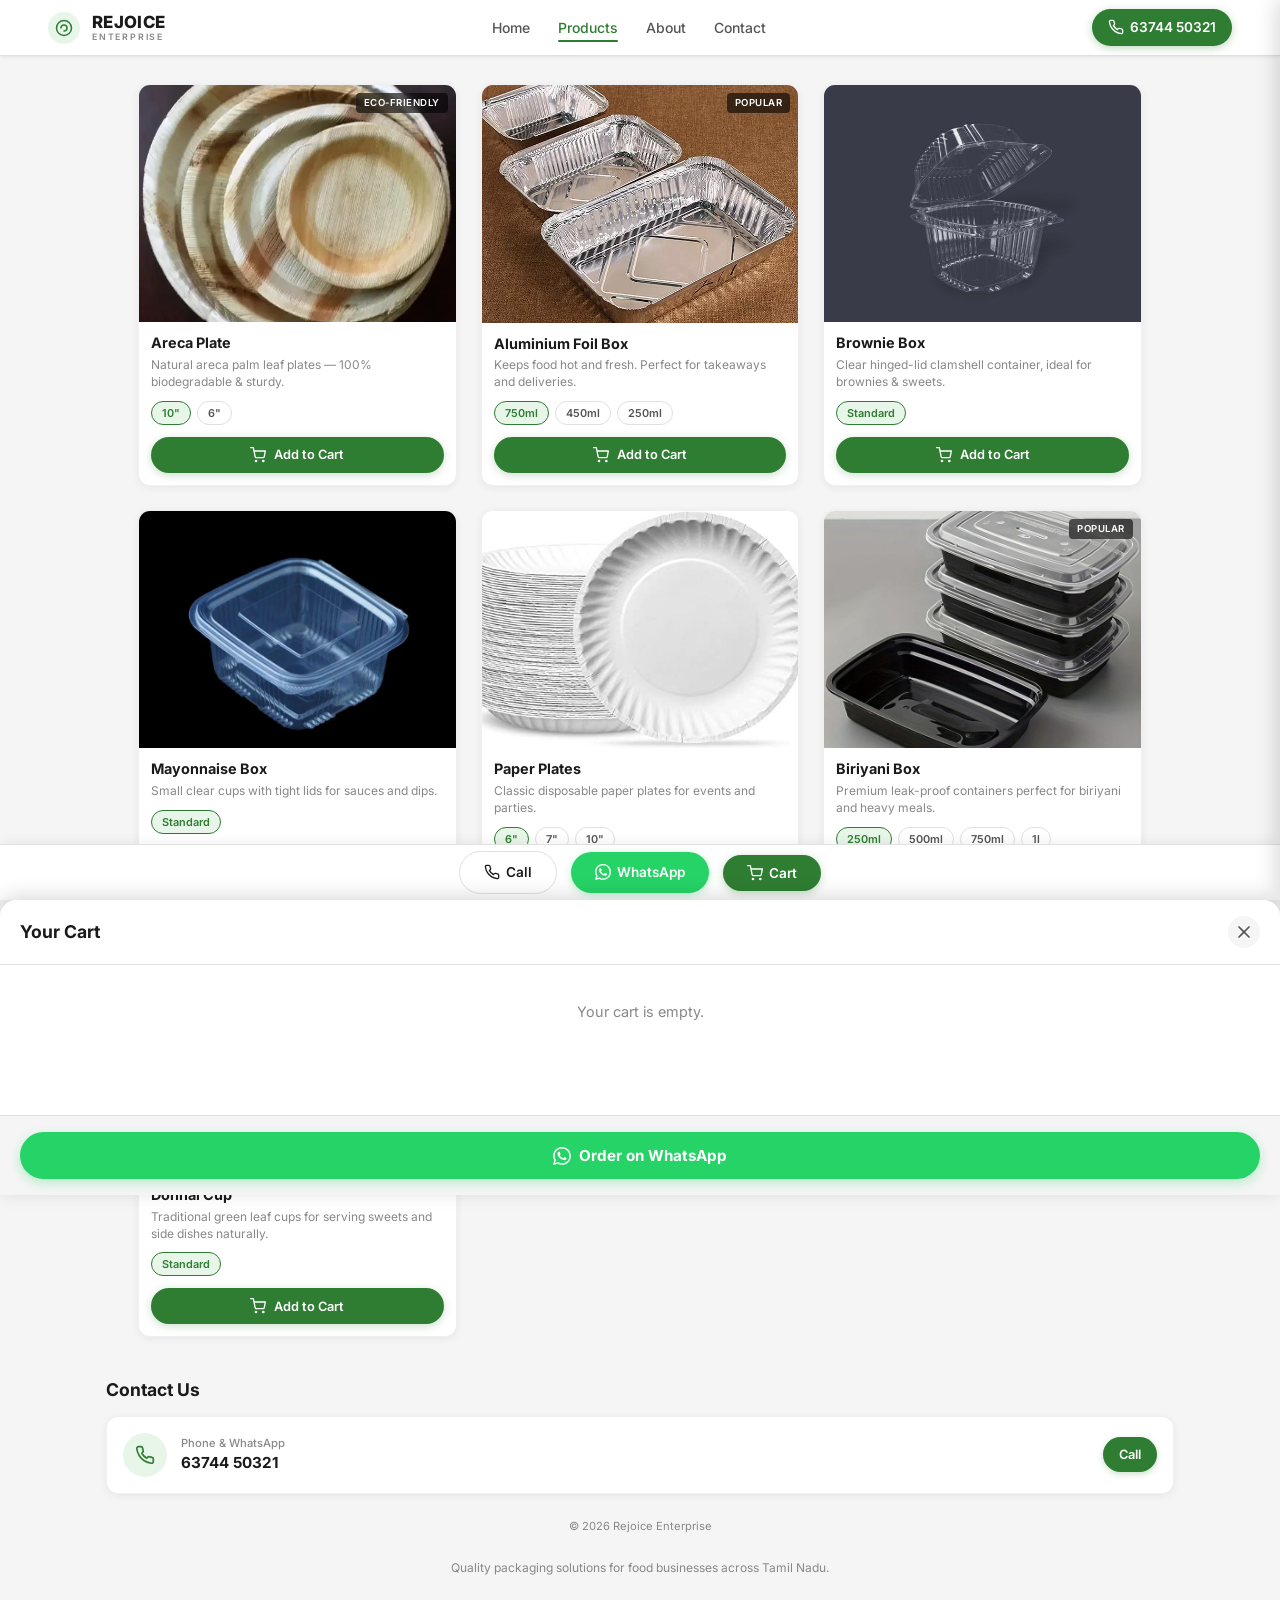
==== commit 6a5eea7a: "Map 7 updated products directly to user uploaded images 1.png through 7.png" ====
--- a/rejoice.html
+++ b/rejoice.html
@@ -96,19 +96,57 @@
         <!-- Products Section -->
         <section class="products-section" id="products">
             <div class="product-grid">
-
-                <!-- Product 1: Brownie Box -->
-                <div class="product-card">
-                    <div class="product-img-wrapper">
-                        <img src="images/eco-cups.jpg" alt="Brownie Box — Clear Hinged Container" loading="lazy">
+                <!-- Product 1: Areca Plate -->
+                <div class="product-card">
+                    <div class="product-img-wrapper">
+                        <img src="images/1.png" alt="Areca Plate" loading="lazy">
+                        <span class="product-badge">Eco-Friendly</span>
+                    </div>
+                    <div class="product-info">
+                        <h3 class="product-name">Areca Plate</h3>
+                        <p class="product-desc">Natural areca palm leaf plates — 100% biodegradable & sturdy.</p>
+                        <div class="size-chips">
+                            <button class="size-chip active">10"</button>
+                            <button class="size-chip">6"</button>
+                        </div>
+                        <button class="add-to-cart-btn" data-product="areca-plate">
+                            <svg viewBox="0 0 24 24" fill="none" stroke="currentColor" stroke-width="2" stroke-linecap="round" stroke-linejoin="round"><circle cx="9" cy="21" r="1"></circle><circle cx="20" cy="21" r="1"></circle><path d="M1 1h4l2.68 13.39a2 2 0 0 0 2 1.61h9.72a2 2 0 0 0 2-1.61L23 6H6"></path></svg>
+                            Add to Cart
+                        </button>
+                    </div>
+                </div>
+
+                <!-- Product 2: Aluminium Foil Box -->
+                <div class="product-card">
+                    <div class="product-img-wrapper">
+                        <img src="images/2.png" alt="Aluminium Foil Box" loading="lazy">
+                        <span class="product-badge">Popular</span>
+                    </div>
+                    <div class="product-info">
+                        <h3 class="product-name">Aluminium Foil Box</h3>
+                        <p class="product-desc">Keeps food hot and fresh. Perfect for takeaways and deliveries.</p>
+                        <div class="size-chips">
+                            <button class="size-chip active">750ml</button>
+                            <button class="size-chip">450ml</button>
+                            <button class="size-chip">250ml</button>
+                        </div>
+                        <button class="add-to-cart-btn" data-product="foil-box">
+                            <svg viewBox="0 0 24 24" fill="none" stroke="currentColor" stroke-width="2" stroke-linecap="round" stroke-linejoin="round"><circle cx="9" cy="21" r="1"></circle><circle cx="20" cy="21" r="1"></circle><path d="M1 1h4l2.68 13.39a2 2 0 0 0 2 1.61h9.72a2 2 0 0 0 2-1.61L23 6H6"></path></svg>
+                            Add to Cart
+                        </button>
+                    </div>
+                </div>
+
+                <!-- Product 3: Brownie Box -->
+                <div class="product-card">
+                    <div class="product-img-wrapper">
+                        <img src="images/3.png" alt="Brownie Box" loading="lazy">
                     </div>
                     <div class="product-info">
                         <h3 class="product-name">Brownie Box</h3>
-                        <p class="product-desc">Clear hinged-lid clamshell container, ideal for brownies &amp; sweets.</p>
-                        <div class="size-chips">
-                            <button class="size-chip active">Small</button>
-                            <button class="size-chip">Medium</button>
-                            <button class="size-chip">Large</button>
+                        <p class="product-desc">Clear hinged-lid clamshell container, ideal for brownies & sweets.</p>
+                        <div class="size-chips">
+                            <button class="size-chip active">Standard</button>
                         </div>
                         <button class="add-to-cart-btn" data-product="brownie-box">
                             <svg viewBox="0 0 24 24" fill="none" stroke="currentColor" stroke-width="2" stroke-linecap="round" stroke-linejoin="round"><circle cx="9" cy="21" r="1"></circle><circle cx="20" cy="21" r="1"></circle><path d="M1 1h4l2.68 13.39a2 2 0 0 0 2 1.61h9.72a2 2 0 0 0 2-1.61L23 6H6"></path></svg>
@@ -117,88 +155,84 @@
                     </div>
                 </div>
 
-                <!-- Product 2: Areca Plate -->
-                <div class="product-card">
-                    <div class="product-img-wrapper">
-                        <img src="images/eco-plates.jpg" alt="Areca Palm Leaf Plates" loading="lazy">
-                        <span class="product-badge">Eco-Friendly</span>
-                    </div>
-                    <div class="product-info">
-                        <h3 class="product-name">Areca Plate</h3>
-                        <p class="product-desc">Natural areca palm leaf plates — 100% biodegradable &amp; sturdy.</p>
-                        <div class="size-chips">
-                            <button class="size-chip active">10"</button>
-                            <button class="size-chip">8"</button>
-                            <button class="size-chip">6"</button>
-                        </div>
-                        <button class="add-to-cart-btn" data-product="areca-plate">
-                            <svg viewBox="0 0 24 24" fill="none" stroke="currentColor" stroke-width="2" stroke-linecap="round" stroke-linejoin="round"><circle cx="9" cy="21" r="1"></circle><circle cx="20" cy="21" r="1"></circle><path d="M1 1h4l2.68 13.39a2 2 0 0 0 2 1.61h9.72a2 2 0 0 0 2-1.61L23 6H6"></path></svg>
-                            Add to Cart
-                        </button>
-                    </div>
-                </div>
-
-                <!-- Product 3: Sweet Box -->
-                <div class="product-card">
-                    <div class="product-img-wrapper">
-                        <img src="images/shop-showcase.jpg" alt="Sweet Box — Clear Square Container" loading="lazy">
-                    </div>
-                    <div class="product-info">
-                        <h3 class="product-name">Sweet Box</h3>
-                        <p class="product-desc">Clear square hinged container for sweets, salads &amp; dry fruits.</p>
+                <!-- Product 4: Mayonnaise Box -->
+                <div class="product-card">
+                    <div class="product-img-wrapper">
+                        <img src="images/4.png" alt="Mayonnaise Box" loading="lazy">
+                    </div>
+                    <div class="product-info">
+                        <h3 class="product-name">Mayonnaise Box</h3>
+                        <p class="product-desc">Small clear cups with tight lids for sauces and dips.</p>
+                        <div class="size-chips">
+                            <button class="size-chip active">Standard</button>
+                        </div>
+                        <button class="add-to-cart-btn" data-product="mayo-box">
+                            <svg viewBox="0 0 24 24" fill="none" stroke="currentColor" stroke-width="2" stroke-linecap="round" stroke-linejoin="round"><circle cx="9" cy="21" r="1"></circle><circle cx="20" cy="21" r="1"></circle><path d="M1 1h4l2.68 13.39a2 2 0 0 0 2 1.61h9.72a2 2 0 0 0 2-1.61L23 6H6"></path></svg>
+                            Add to Cart
+                        </button>
+                    </div>
+                </div>
+
+                <!-- Product 5: Paper Plates -->
+                <div class="product-card">
+                    <div class="product-img-wrapper">
+                        <img src="images/5.png" alt="Paper Plates" loading="lazy">
+                    </div>
+                    <div class="product-info">
+                        <h3 class="product-name">Paper Plates</h3>
+                        <p class="product-desc">Classic disposable paper plates for events and parties.</p>
+                        <div class="size-chips">
+                            <button class="size-chip active">6"</button>
+                            <button class="size-chip">7"</button>
+                            <button class="size-chip">10"</button>
+                        </div>
+                        <button class="add-to-cart-btn" data-product="paper-plates">
+                            <svg viewBox="0 0 24 24" fill="none" stroke="currentColor" stroke-width="2" stroke-linecap="round" stroke-linejoin="round"><circle cx="9" cy="21" r="1"></circle><circle cx="20" cy="21" r="1"></circle><path d="M1 1h4l2.68 13.39a2 2 0 0 0 2 1.61h9.72a2 2 0 0 0 2-1.61L23 6H6"></path></svg>
+                            Add to Cart
+                        </button>
+                    </div>
+                </div>
+
+                <!-- Product 6: Biriyani Box -->
+                <div class="product-card">
+                    <div class="product-img-wrapper">
+                        <img src="images/6.png" alt="Biriyani Box" loading="lazy">
+                        <span class="product-badge">Popular</span>
+                    </div>
+                    <div class="product-info">
+                        <h3 class="product-name">Biriyani Box</h3>
+                        <p class="product-desc">Premium leak-proof containers perfect for biriyani and heavy meals.</p>
                         <div class="size-chips">
                             <button class="size-chip active">250ml</button>
                             <button class="size-chip">500ml</button>
                             <button class="size-chip">750ml</button>
-                        </div>
-                        <button class="add-to-cart-btn" data-product="sweet-box">
-                            <svg viewBox="0 0 24 24" fill="none" stroke="currentColor" stroke-width="2" stroke-linecap="round" stroke-linejoin="round"><circle cx="9" cy="21" r="1"></circle><circle cx="20" cy="21" r="1"></circle><path d="M1 1h4l2.68 13.39a2 2 0 0 0 2 1.61h9.72a2 2 0 0 0 2-1.61L23 6H6"></path></svg>
-                            Add to Cart
-                        </button>
-                    </div>
-                </div>
-
-                <!-- Product 4: Meal Tray -->
-                <div class="product-card">
-                    <div class="product-img-wrapper">
-                        <img src="images/eco-serving-products.jpg" alt="Meal Tray — Black Base with Clear Lid" loading="lazy">
-                        <span class="product-badge">Popular</span>
-                    </div>
-                    <div class="product-info">
-                        <h3 class="product-name">Meal Tray</h3>
-                        <p class="product-desc">Black base meal container with clear lid — microwave safe.</p>
-                        <div class="size-chips">
-                            <button class="size-chip active">500ml</button>
-                            <button class="size-chip">750ml</button>
-                            <button class="size-chip">1000ml</button>
-                        </div>
-                        <button class="add-to-cart-btn" data-product="meal-tray">
-                            <svg viewBox="0 0 24 24" fill="none" stroke="currentColor" stroke-width="2" stroke-linecap="round" stroke-linejoin="round"><circle cx="9" cy="21" r="1"></circle><circle cx="20" cy="21" r="1"></circle><path d="M1 1h4l2.68 13.39a2 2 0 0 0 2 1.61h9.72a2 2 0 0 0 2-1.61L23 6H6"></path></svg>
-                            Add to Cart
-                        </button>
-                    </div>
-                </div>
-
-                <!-- Product 5: Leaf Cup -->
-                <div class="product-card">
-                    <div class="product-img-wrapper">
-                        <img src="images/eco-spoons.jpg" alt="Traditional Leaf Cups" loading="lazy">
+                            <button class="size-chip">1l</button>
+                        </div>
+                        <button class="add-to-cart-btn" data-product="biriyani-box">
+                            <svg viewBox="0 0 24 24" fill="none" stroke="currentColor" stroke-width="2" stroke-linecap="round" stroke-linejoin="round"><circle cx="9" cy="21" r="1"></circle><circle cx="20" cy="21" r="1"></circle><path d="M1 1h4l2.68 13.39a2 2 0 0 0 2 1.61h9.72a2 2 0 0 0 2-1.61L23 6H6"></path></svg>
+                            Add to Cart
+                        </button>
+                    </div>
+                </div>
+
+                <!-- Product 7: Donnai Cup -->
+                <div class="product-card">
+                    <div class="product-img-wrapper">
+                        <img src="images/7.png" alt="Donnai Cup" loading="lazy">
                         <span class="product-badge">Eco-Friendly</span>
                     </div>
                     <div class="product-info">
-                        <h3 class="product-name">Leaf Cup</h3>
-                        <p class="product-desc">Traditional sal leaf cups — natural, biodegradable &amp; chemical-free.</p>
-                        <div class="size-chips">
-                            <button class="size-chip active">Small</button>
-                            <button class="size-chip">Large</button>
-                        </div>
-                        <button class="add-to-cart-btn" data-product="leaf-cup">
-                            <svg viewBox="0 0 24 24" fill="none" stroke="currentColor" stroke-width="2" stroke-linecap="round" stroke-linejoin="round"><circle cx="9" cy="21" r="1"></circle><circle cx="20" cy="21" r="1"></circle><path d="M1 1h4l2.68 13.39a2 2 0 0 0 2 1.61h9.72a2 2 0 0 0 2-1.61L23 6H6"></path></svg>
-                            Add to Cart
-                        </button>
-                    </div>
-                </div>
-
+                        <h3 class="product-name">Donnai Cup</h3>
+                        <p class="product-desc">Traditional green leaf cups for serving sweets and side dishes naturally.</p>
+                        <div class="size-chips">
+                            <button class="size-chip active">Standard</button>
+                        </div>
+                        <button class="add-to-cart-btn" data-product="donnai-cup">
+                            <svg viewBox="0 0 24 24" fill="none" stroke="currentColor" stroke-width="2" stroke-linecap="round" stroke-linejoin="round"><circle cx="9" cy="21" r="1"></circle><circle cx="20" cy="21" r="1"></circle><path d="M1 1h4l2.68 13.39a2 2 0 0 0 2 1.61h9.72a2 2 0 0 0 2-1.61L23 6H6"></path></svg>
+                            Add to Cart
+                        </button>
+                    </div>
+                </div>
             </div>
         </section>
 
--- a/css/styles.css
+++ b/css/styles.css
@@ -835,6 +835,16 @@
     align-items: center;
     padding: 12px 0;
     border-bottom: 1px solid var(--border-light);
+    gap: 12px;
+}
+
+.cart-item-img {
+    width: 48px;
+    height: 48px;
+    border-radius: var(--radius-sm);
+    object-fit: cover;
+    background: #f0f0f0;
+    flex-shrink: 0;
 }
 
 .cart-item:last-child {
@@ -845,6 +855,7 @@
     display: flex;
     flex-direction: column;
     gap: 4px;
+    flex-grow: 1;
 }
 
 .cart-item-name {
@@ -863,13 +874,40 @@
     width: fit-content;
 }
 
+.cart-qty-controls {
+    display: flex;
+    align-items: center;
+    gap: 8px;
+    background: var(--bg-page);
+    border-radius: var(--radius-full);
+    padding: 2px 4px;
+}
+
+.qty-btn {
+    width: 24px;
+    height: 24px;
+    display: flex;
+    align-items: center;
+    justify-content: center;
+    background: transparent;
+    border: none;
+    font-size: 1.1rem;
+    color: var(--text-primary);
+    cursor: pointer;
+    border-radius: 50%;
+    transition: background 0.15s;
+}
+
+.qty-btn:active {
+    background: rgba(0, 0, 0, 0.05);
+}
+
 .cart-item-qty {
     font-size: 0.9rem;
     font-weight: 700;
     color: var(--text-primary);
-    background: var(--primary-surface);
-    padding: 4px 12px;
-    border-radius: var(--radius-full);
+    min-width: 16px;
+    text-align: center;
 }
 
 .cart-footer {
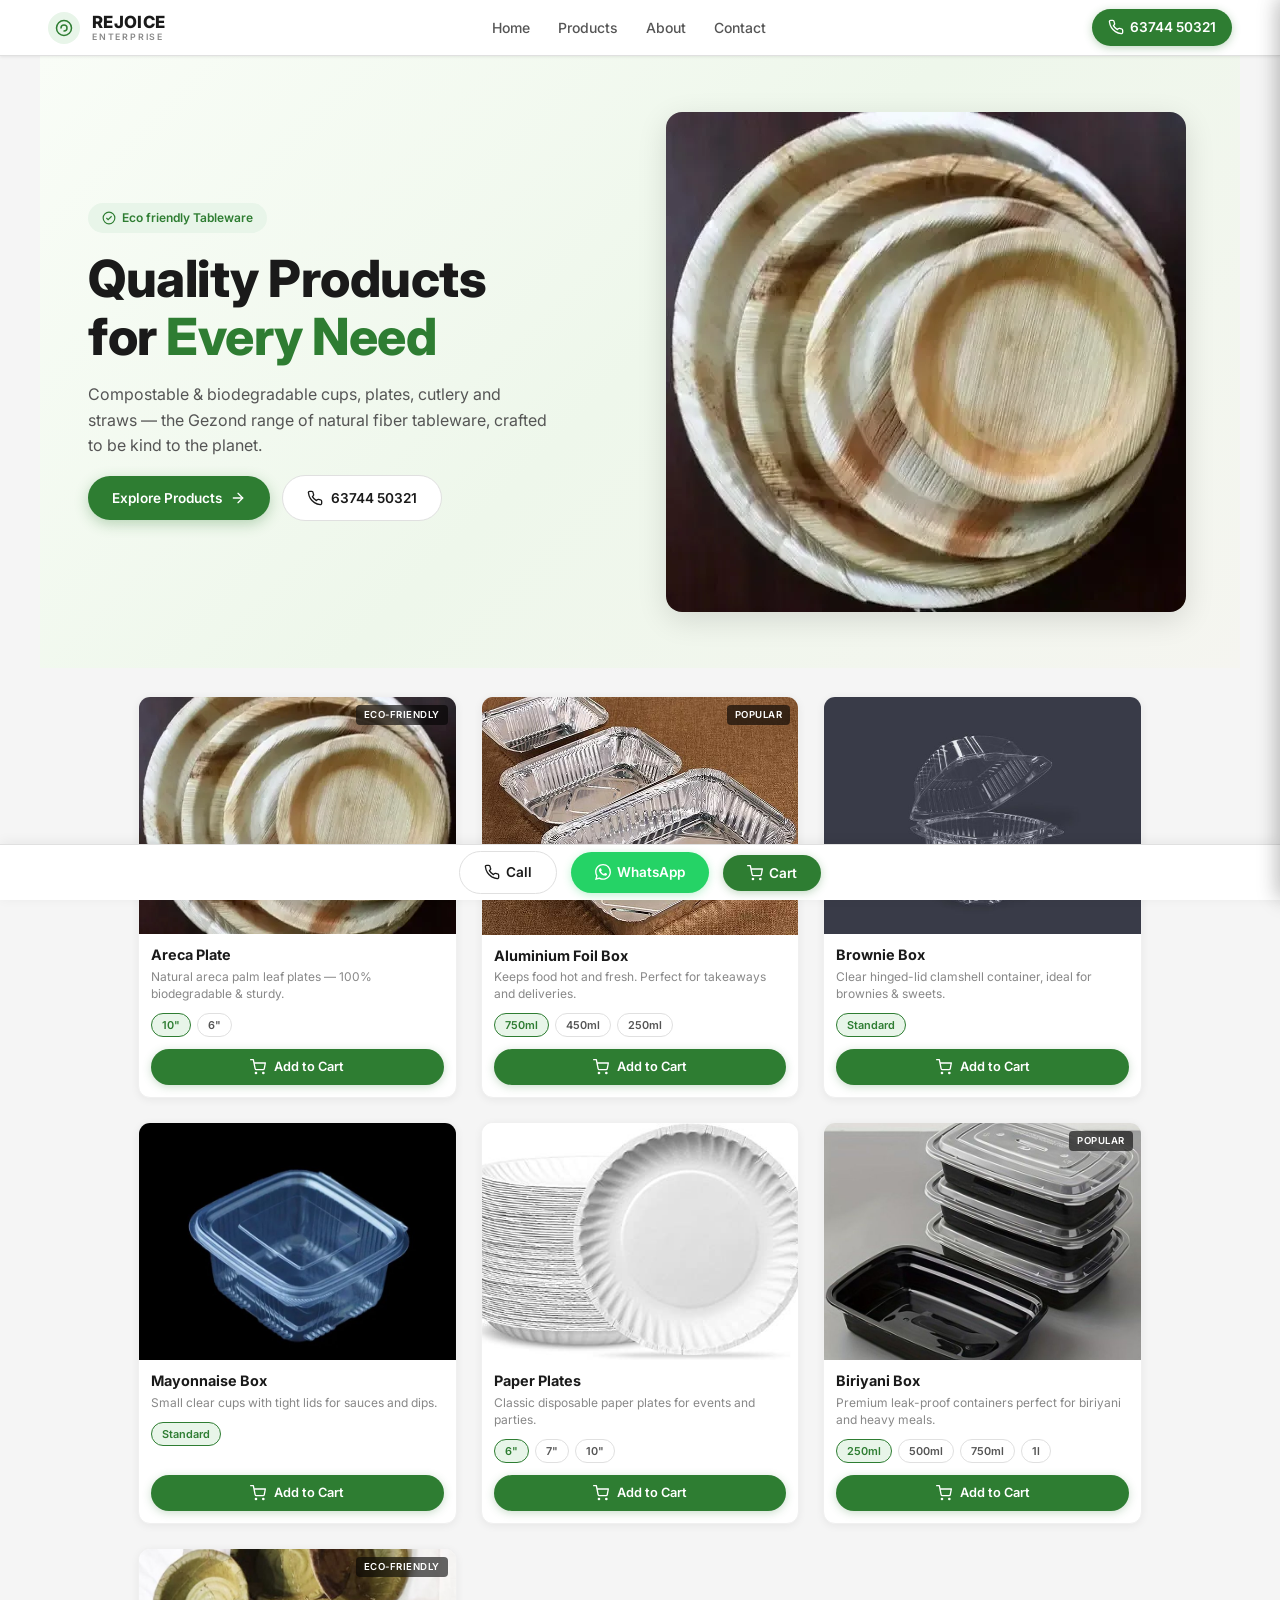
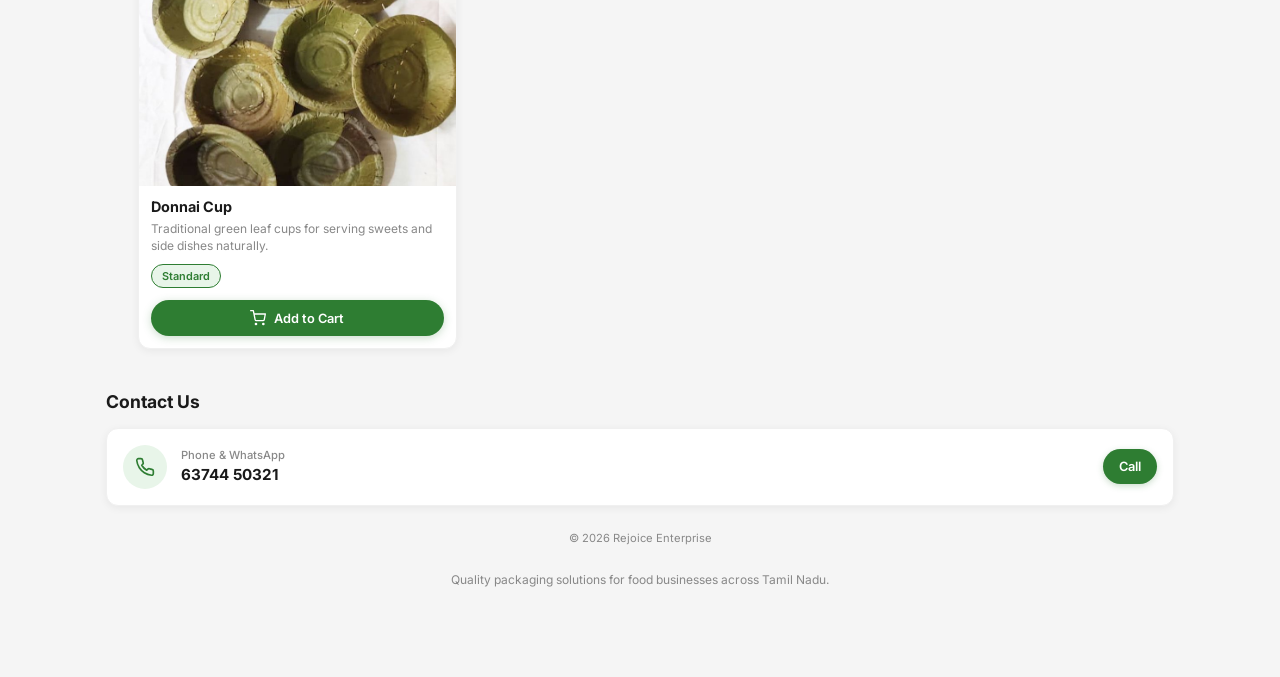
==== commit b7263814: "Add hero section matching reference design with eco-friendly theme" ====
--- a/rejoice.html
+++ b/rejoice.html
@@ -92,6 +92,31 @@
 
     <!-- ====== MAIN CONTENT ====== -->
     <main class="main-content">
+
+        <!-- Hero Section -->
+        <section class="hero-section" id="home">
+            <div class="hero-content">
+                <span class="hero-badge">
+                    <svg viewBox="0 0 24 24" fill="none" stroke="currentColor" stroke-width="2" width="14" height="14"><path d="M12 22c5.523 0 10-4.477 10-10S17.523 2 12 2 2 6.477 2 12s4.477 10 10 10z"></path><path d="M7.5 12l3 3 6-6"></path></svg>
+                    Eco friendly Tableware
+                </span>
+                <h1 class="hero-heading">Quality Products<br>for <span class="hero-highlight">Every Need</span></h1>
+                <p class="hero-subtitle">Compostable &amp; biodegradable cups, plates, cutlery and straws — the Gezond range of natural fiber tableware, crafted to be kind to the planet.</p>
+                <div class="hero-actions">
+                    <a href="#products" class="hero-btn hero-btn-primary">
+                        Explore Products
+                        <svg viewBox="0 0 24 24" fill="none" stroke="currentColor" stroke-width="2" stroke-linecap="round" stroke-linejoin="round" width="16" height="16"><line x1="5" y1="12" x2="19" y2="12"></line><polyline points="12 5 19 12 12 19"></polyline></svg>
+                    </a>
+                    <a href="tel:6374450321" class="hero-btn hero-btn-outline">
+                        <svg viewBox="0 0 24 24" fill="none" stroke="currentColor" stroke-width="2" stroke-linecap="round" stroke-linejoin="round" width="16" height="16"><path d="M22 16.92v3a2 2 0 0 1-2.18 2 19.79 19.79 0 0 1-8.63-3.07 19.5 19.5 0 0 1-6-6 19.79 19.79 0 0 1-3.07-8.67A2 2 0 0 1 4.11 2h3a2 2 0 0 1 2 1.72 12.84 12.84 0 0 0 .7 2.81 2 2 0 0 1-.45 2.11L8.09 9.91a16 16 0 0 0 6 6l1.27-1.27a2 2 0 0 1 2.11-.45 12.84 12.84 0 0 0 2.81.7A2 2 0 0 1 22 16.92z"></path></svg>
+                        63744 50321
+                    </a>
+                </div>
+            </div>
+            <div class="hero-image-wrapper">
+                <img src="images/1.png" alt="Eco-friendly areca leaf tableware" class="hero-image">
+            </div>
+        </section>
 
         <!-- Products Section -->
         <section class="products-section" id="products">
--- a/css/styles.css
+++ b/css/styles.css
@@ -359,6 +359,118 @@
     padding-top: var(--header-height);
     padding-bottom: calc(var(--bottom-bar-height) + 16px);
     min-height: 100vh;
+}
+
+/* =====================
+   HERO SECTION
+   ===================== */
+.hero-section {
+    display: flex;
+    flex-direction: column;
+    padding: 24px 16px 20px;
+    gap: 24px;
+    background: linear-gradient(135deg, #f9fdf7 0%, #eef7eb 50%, #f5f5f0 100%);
+}
+
+.hero-content {
+    display: flex;
+    flex-direction: column;
+    gap: 16px;
+}
+
+.hero-badge {
+    display: inline-flex;
+    align-items: center;
+    gap: 6px;
+    background: var(--primary-surface);
+    color: var(--primary);
+    font-size: 0.75rem;
+    font-weight: 600;
+    padding: 6px 14px;
+    border-radius: var(--radius-full);
+    width: fit-content;
+}
+
+.hero-badge svg {
+    color: var(--primary);
+}
+
+.hero-heading {
+    font-size: 2rem;
+    font-weight: 800;
+    color: var(--text-primary);
+    line-height: 1.15;
+    letter-spacing: -0.5px;
+}
+
+.hero-highlight {
+    color: var(--primary);
+}
+
+.hero-subtitle {
+    font-size: 0.9rem;
+    color: var(--text-secondary);
+    line-height: 1.6;
+    max-width: 460px;
+}
+
+.hero-actions {
+    display: flex;
+    align-items: center;
+    gap: 12px;
+    flex-wrap: wrap;
+}
+
+.hero-btn {
+    display: inline-flex;
+    align-items: center;
+    gap: 8px;
+    padding: 12px 24px;
+    border-radius: var(--radius-full);
+    font-size: 0.85rem;
+    font-weight: 600;
+    text-decoration: none;
+    transition: transform 0.15s ease, box-shadow 0.2s ease;
+}
+
+.hero-btn:active {
+    transform: scale(0.97);
+}
+
+.hero-btn-primary {
+    background: var(--primary);
+    color: white;
+    box-shadow: 0 4px 14px rgba(46, 125, 50, 0.3);
+}
+
+.hero-btn-primary:hover {
+    background: var(--primary-dark);
+    box-shadow: 0 6px 20px rgba(46, 125, 50, 0.4);
+}
+
+.hero-btn-outline {
+    background: white;
+    color: var(--text-primary);
+    border: 1.5px solid var(--border);
+}
+
+.hero-btn-outline:hover {
+    border-color: var(--primary);
+    color: var(--primary);
+}
+
+.hero-image-wrapper {
+    display: flex;
+    justify-content: center;
+    align-items: center;
+}
+
+.hero-image {
+    width: 100%;
+    max-width: 420px;
+    border-radius: var(--radius-lg);
+    box-shadow: var(--shadow-lg);
+    object-fit: cover;
 }
 
 /* =====================
@@ -975,6 +1087,44 @@
     .bottom-bar {
         gap: 14px;
     }
+
+    .hero-section {
+        flex-direction: row;
+        align-items: center;
+        padding: 48px 32px;
+        max-width: 1100px;
+        margin: 0 auto;
+        gap: 40px;
+    }
+
+    .hero-content {
+        flex: 1;
+    }
+
+    .hero-heading {
+        font-size: 2.8rem;
+    }
+
+    .hero-image-wrapper {
+        flex: 1;
+    }
+
+    .hero-image {
+        max-width: 480px;
+    }
+
+    .cart-drawer {
+        width: 400px;
+        left: auto;
+        right: 0;
+        top: 0;
+        max-height: 100vh;
+        transform: translateX(100%);
+        border-radius: 0;
+    }
+    .cart-drawer.open {
+        transform: translateX(0);
+    }
 }
 
 /* LARGE DESKTOP (1024px+) */
@@ -991,4 +1141,21 @@
     .products-section {
         padding: 28px 48px 0;
     }
-}
+
+    .hero-section {
+        padding: 56px 48px;
+        max-width: 1200px;
+    }
+
+    .hero-heading {
+        font-size: 3.2rem;
+    }
+
+    .hero-subtitle {
+        font-size: 1rem;
+    }
+
+    .hero-image {
+        max-width: 520px;
+    }
+}
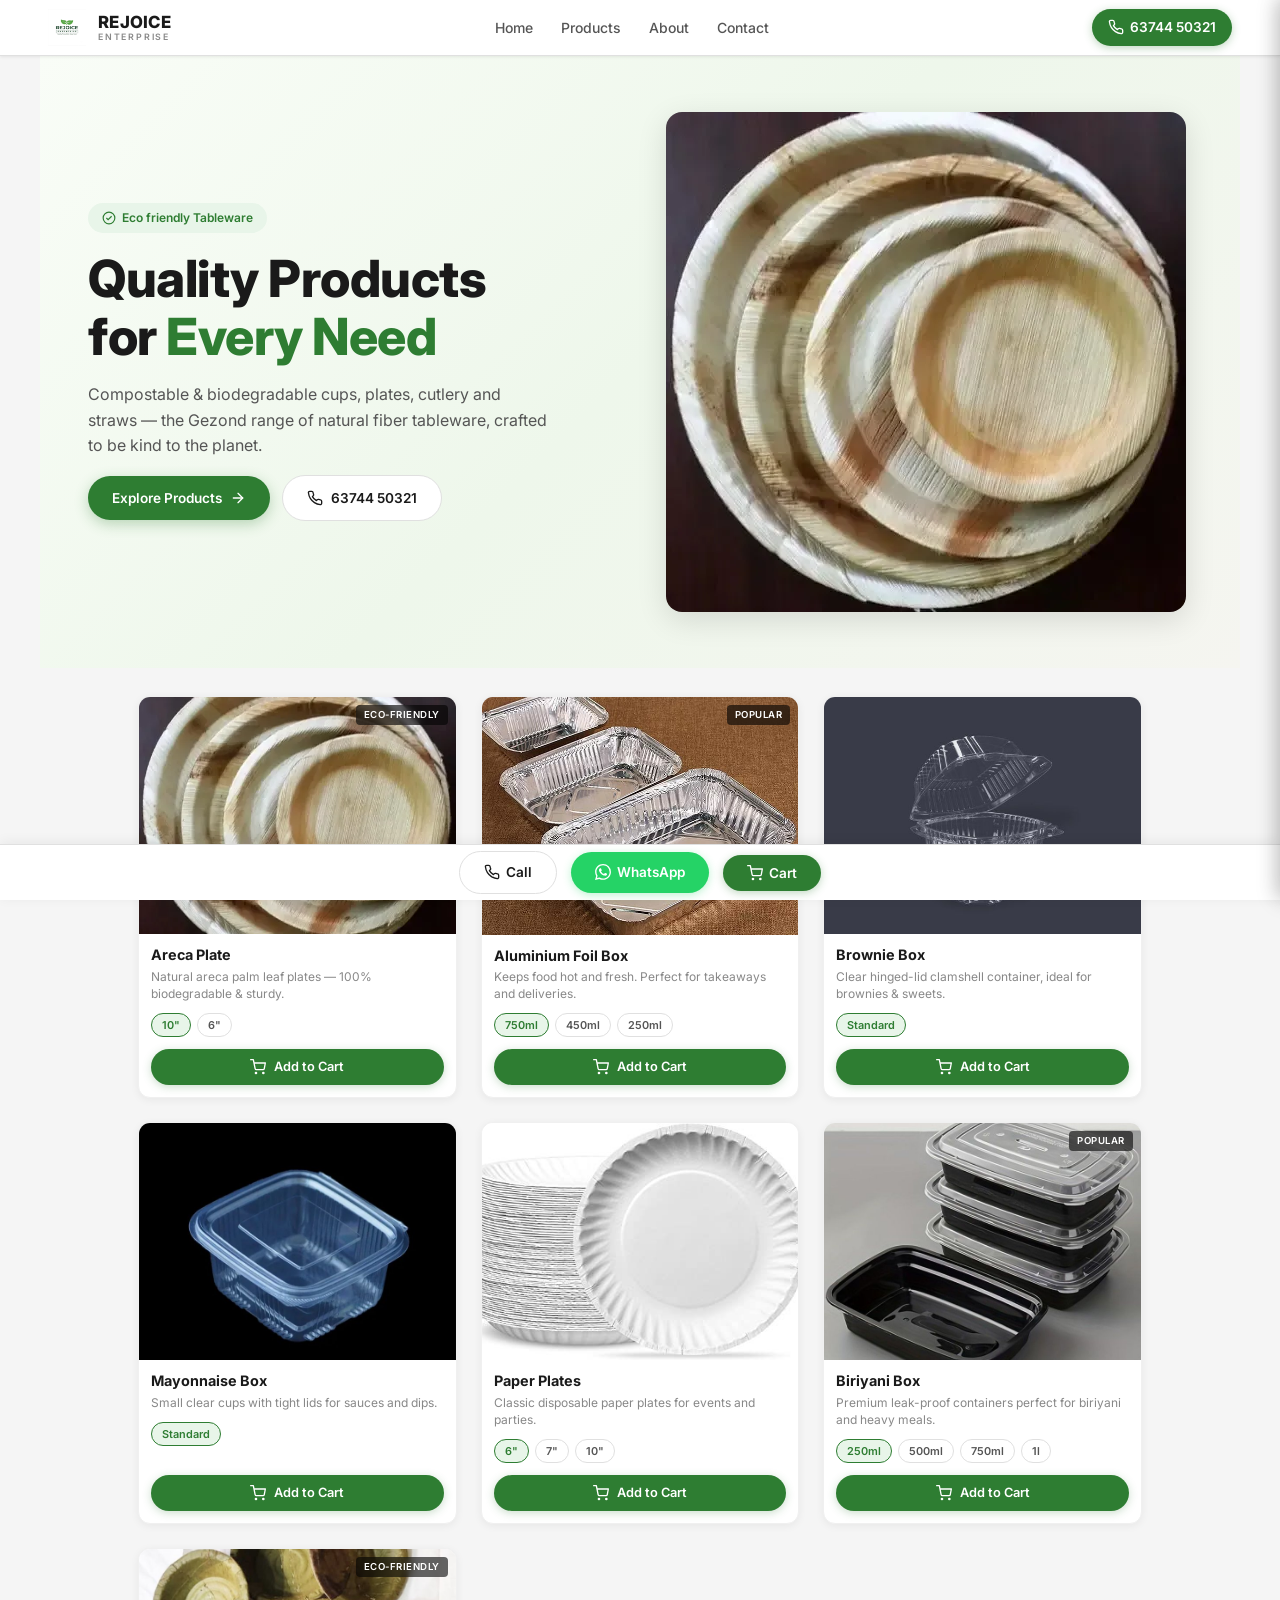
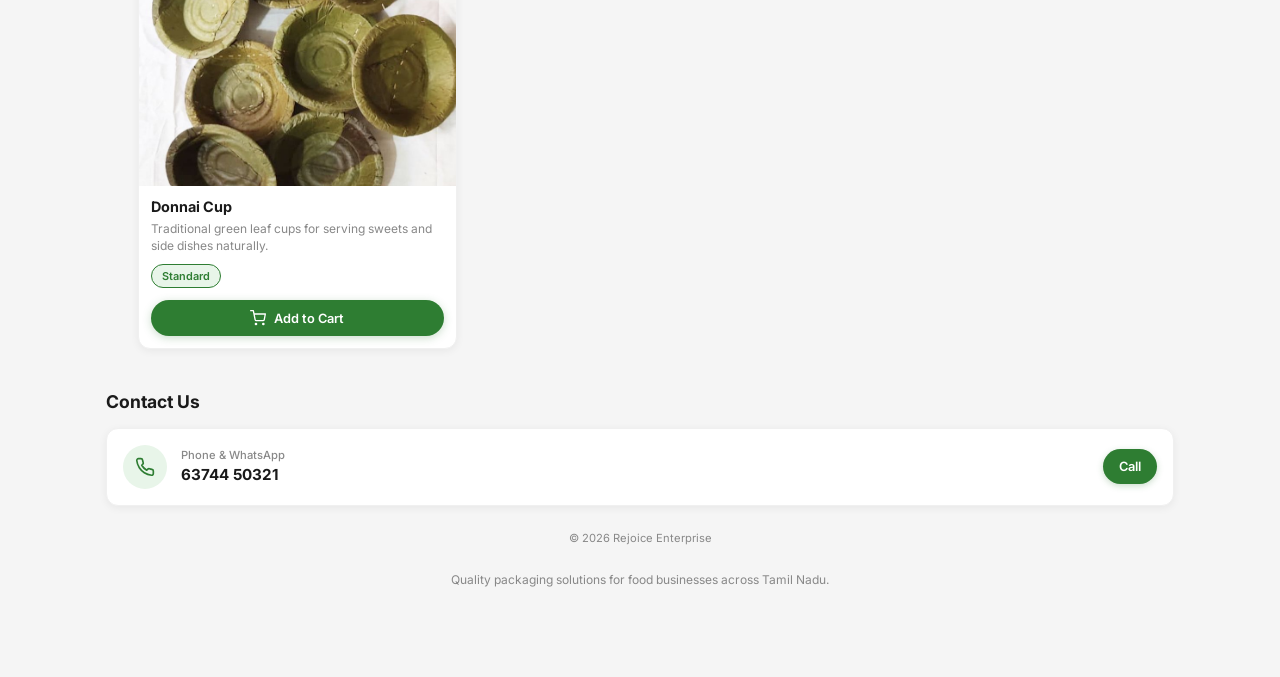
==== commit c74b2ec5: "Update logo and favicon to match user provided logo design" ====
--- a/rejoice.html
+++ b/rejoice.html
@@ -7,6 +7,8 @@
     <meta name="theme-color" content="#ffffff">
     <meta name="description" content="Rejoice Enterprise — Premium eco-friendly disposable tableware, aluminium foil containers, brownie boxes and more. Call 63744 50321.">
     <title>REJOICE ENTERPRISE — Eco-Friendly Disposables</title>
+    <link rel="icon" type="image/png" href="images/logo.png">
+    <link rel="apple-touch-icon" href="images/logo.png">
     <link rel="stylesheet" href="css/styles.css">
 </head>
 
@@ -15,12 +17,7 @@
     <!-- ====== TOP HEADER ====== -->
     <header class="top-header" id="top">
         <div class="header-left">
-            <div class="logo-icon">
-                <svg viewBox="0 0 24 24" fill="none" stroke="currentColor" stroke-width="2" stroke-linecap="round" stroke-linejoin="round">
-                    <path d="M12 2C6.48 2 2 6.48 2 12s4.48 10 10 10 10-4.48 10-10S17.52 2 12 2z"></path>
-                    <path d="M8 12c0-2.2 1.8-4 4-4s4 1.8 4 4-1.8 4-4 4"></path>
-                </svg>
-            </div>
+            <img src="images/logo.png" alt="Rejoice Enterprise Logo" class="logo-img">
             <div class="logo-text">
                 <span class="logo-name">REJOICE</span>
                 <span class="logo-sub">Enterprise</span>
--- a/css/styles.css
+++ b/css/styles.css
@@ -111,22 +111,10 @@
     align-items: center;
     gap: 12px;
 }
-
-.logo-icon {
-    width: 32px;
-    height: 32px;
-    background: var(--primary-surface);
-    border-radius: 50%;
-    display: flex;
-    align-items: center;
-    justify-content: center;
-    flex-shrink: 0;
-}
-
-.logo-icon svg {
-    width: 18px;
-    height: 18px;
-    color: var(--primary);
+.logo-img {
+    height: 38px;
+    width: auto;
+    object-fit: contain;
 }
 
 .logo-text {
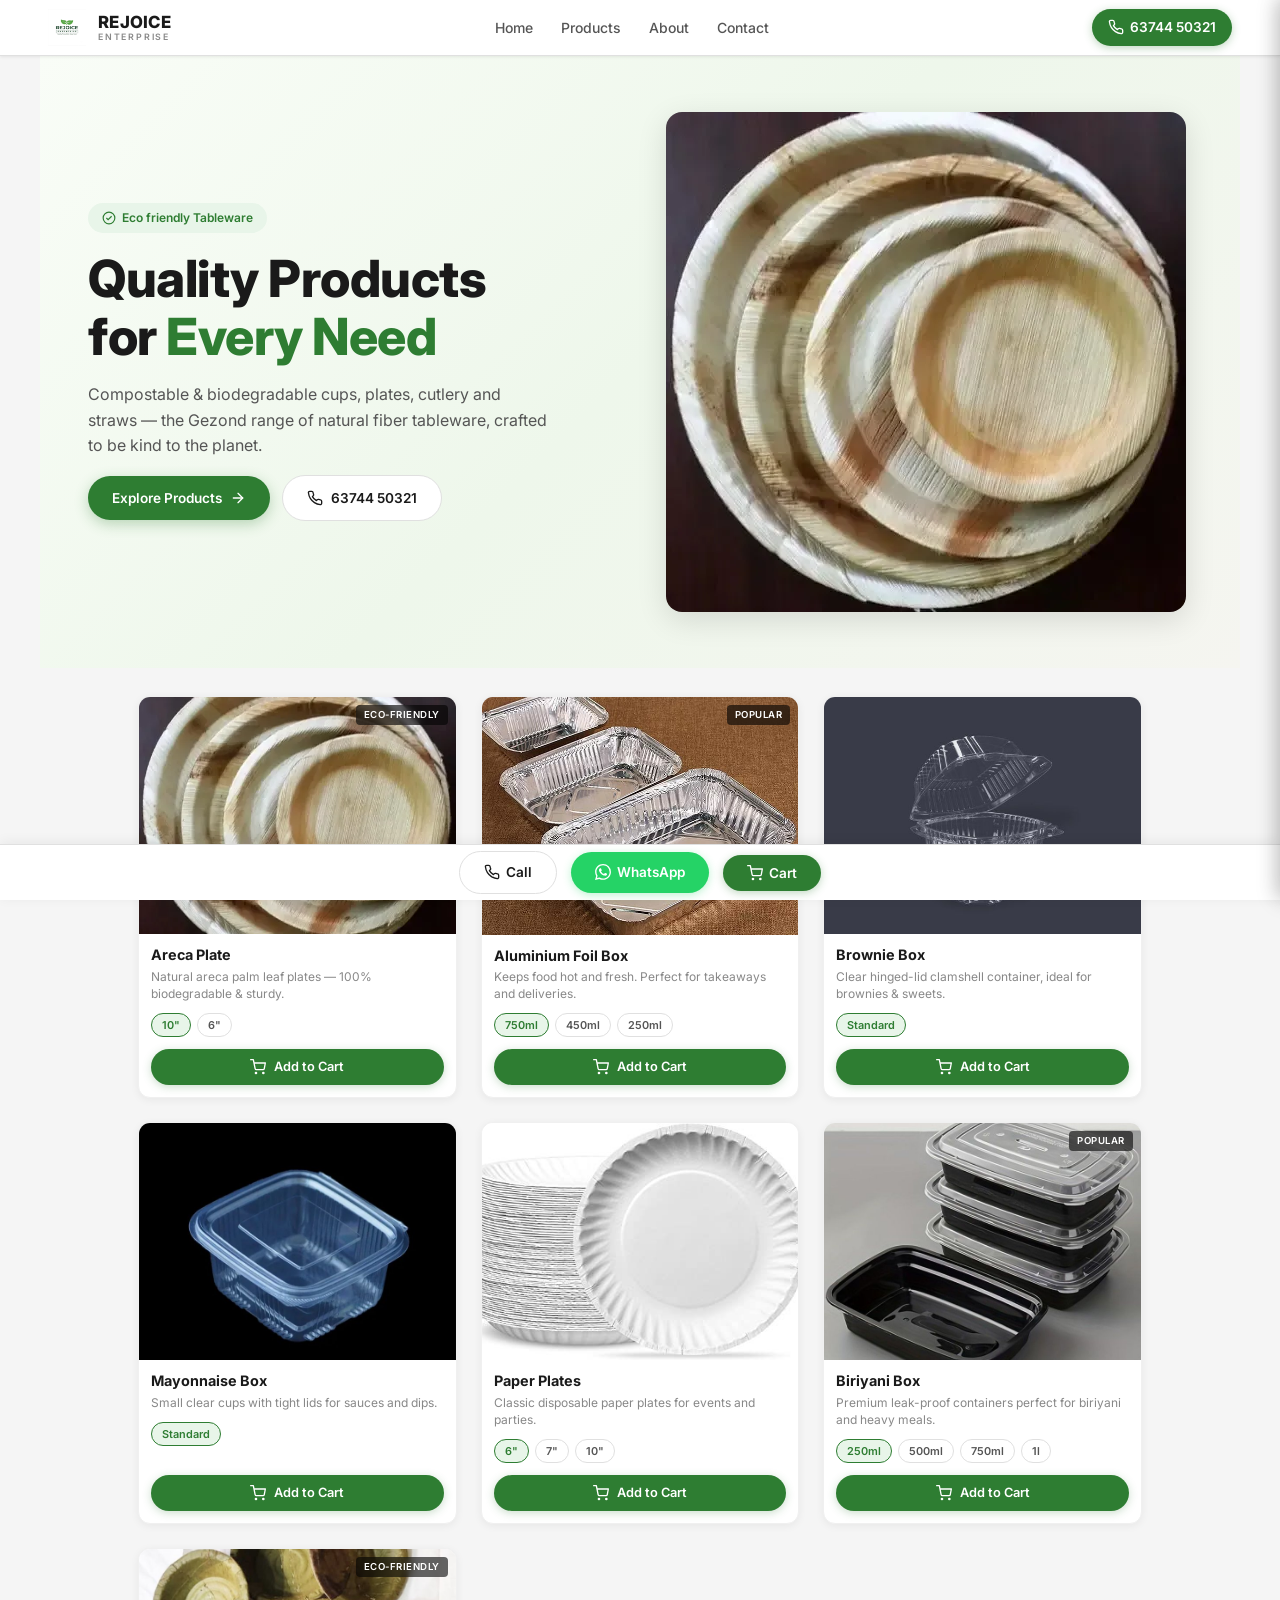
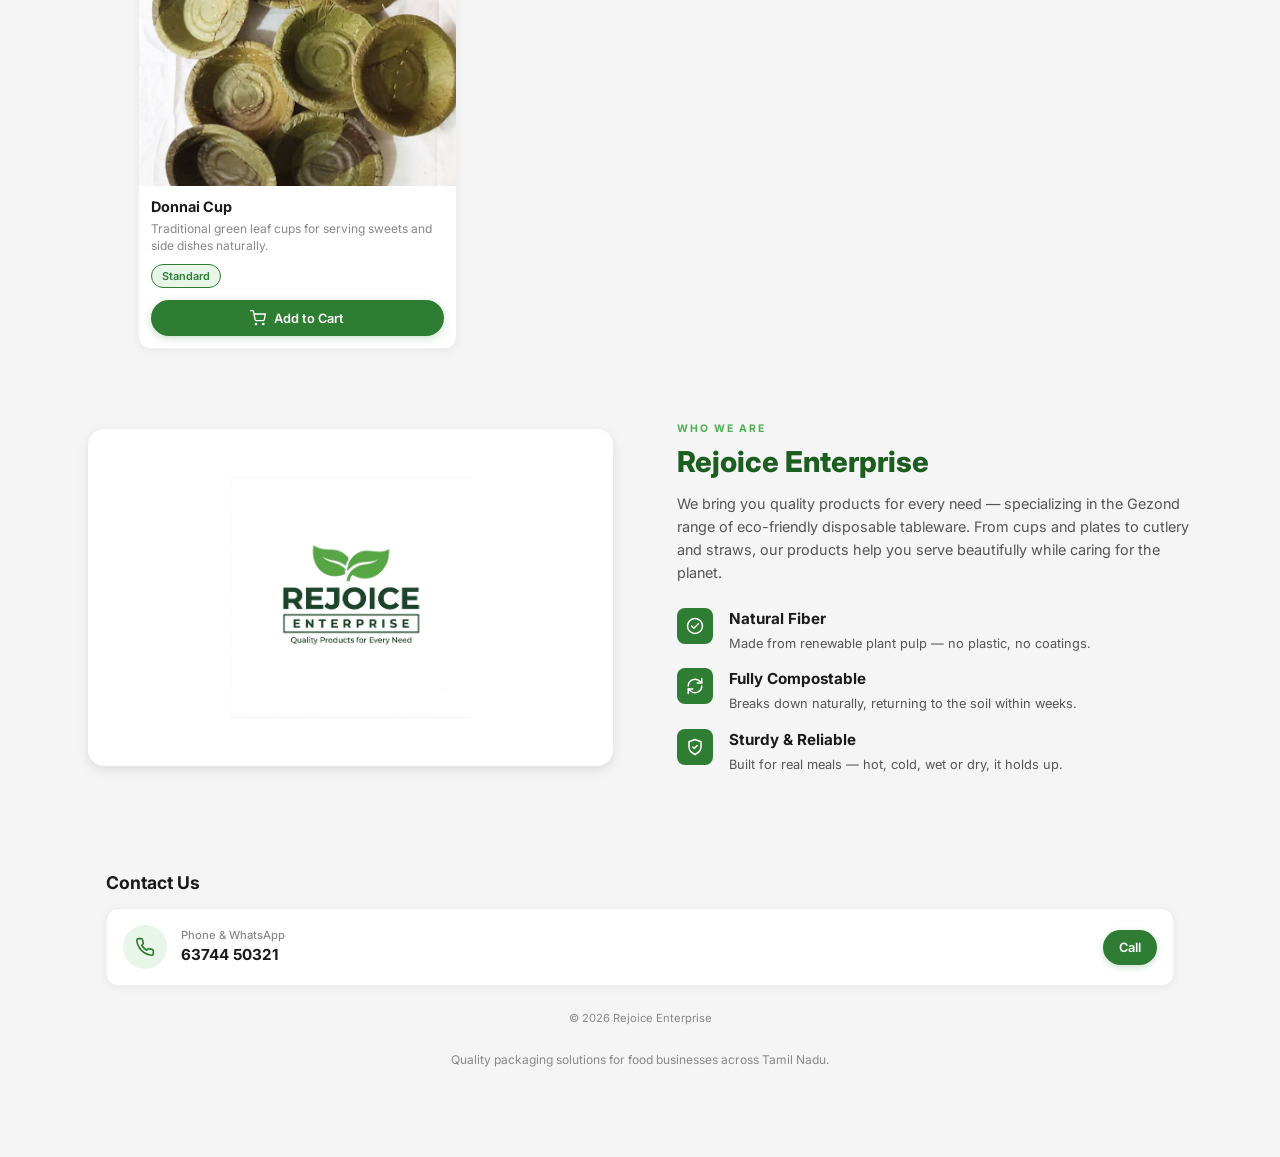
==== commit 8f04ab77: "Add About section mirroring user screenshot design" ====
--- a/rejoice.html
+++ b/rejoice.html
@@ -258,6 +258,51 @@
             </div>
         </section>
 
+        <!-- About Section -->
+        <section class="about-section" id="about">
+            <div class="about-container">
+                <div class="about-image-card">
+                    <img src="images/logo.png" alt="Rejoice Enterprise Logo" class="about-logo-img">
+                </div>
+                <div class="about-content">
+                    <span class="about-subtitle">WHO WE ARE</span>
+                    <h2 class="about-title">Rejoice Enterprise</h2>
+                    <p class="about-desc">
+                        We bring you quality products for every need — specializing in the Gezond range of eco-friendly disposable tableware. From cups and plates to cutlery and straws, our products help you serve beautifully while caring for the planet.
+                    </p>
+                    <div class="about-features">
+                        <div class="feature-item">
+                            <div class="feature-icon">
+                                <svg viewBox="0 0 24 24" fill="none" stroke="currentColor" stroke-width="2" stroke-linecap="round" stroke-linejoin="round" width="18" height="18"><path d="M12 22c5.523 0 10-4.477 10-10S17.523 2 12 2 2 6.477 2 12s4.477 10 10 10z"></path><path d="M7.5 12l3 3 6-6"></path></svg>
+                            </div>
+                            <div class="feature-text">
+                                <h4>Natural Fiber</h4>
+                                <p>Made from renewable plant pulp — no plastic, no coatings.</p>
+                            </div>
+                        </div>
+                        <div class="feature-item">
+                            <div class="feature-icon">
+                                <svg viewBox="0 0 24 24" fill="none" stroke="currentColor" stroke-width="2" stroke-linecap="round" stroke-linejoin="round" width="18" height="18"><path d="M21 2v6h-6"></path><path d="M3 12a9 9 0 0 1 15-6.7L21 8"></path><path d="M3 22v-6h6"></path><path d="M21 12a9 9 0 0 1-15 6.7L3 16"></path></svg>
+                            </div>
+                            <div class="feature-text">
+                                <h4>Fully Compostable</h4>
+                                <p>Breaks down naturally, returning to the soil within weeks.</p>
+                            </div>
+                        </div>
+                        <div class="feature-item">
+                            <div class="feature-icon">
+                                <svg viewBox="0 0 24 24" fill="none" stroke="currentColor" stroke-width="2" stroke-linecap="round" stroke-linejoin="round" width="18" height="18"><path d="M12 22s8-4 8-10V5l-8-3-8 3v7c0 6 8 10 8 10z"></path><path d="M9 12l2 2 4-4"></path></svg>
+                            </div>
+                            <div class="feature-text">
+                                <h4>Sturdy & Reliable</h4>
+                                <p>Built for real meals — hot, cold, wet or dry, it holds up.</p>
+                            </div>
+                        </div>
+                    </div>
+                </div>
+            </div>
+        </section>
+
         <!-- Contact Section -->
         <section class="contact-section" id="contact">
             <h2>Contact Us</h2>
--- a/css/styles.css
+++ b/css/styles.css
@@ -617,6 +617,108 @@
 }
 
 /* =====================
+   ABOUT SECTION
+   ===================== */
+.about-section {
+    padding: 32px 16px;
+    background: #f9fdf7;
+    margin-top: 16px;
+}
+
+.about-container {
+    display: flex;
+    flex-direction: column;
+    gap: 32px;
+}
+
+.about-image-card {
+    background: white;
+    border-radius: var(--radius-lg);
+    box-shadow: var(--shadow-md);
+    padding: 32px;
+    display: flex;
+    align-items: center;
+    justify-content: center;
+}
+
+.about-logo-img {
+    width: 100%;
+    max-width: 240px;
+    height: auto;
+}
+
+.about-content {
+    display: flex;
+    flex-direction: column;
+}
+
+.about-subtitle {
+    font-size: 0.65rem;
+    font-weight: 700;
+    color: var(--primary-light);
+    letter-spacing: 2px;
+    text-transform: uppercase;
+    margin-bottom: 8px;
+}
+
+.about-title {
+    font-size: 1.8rem;
+    font-weight: 800;
+    color: var(--primary-dark);
+    margin-bottom: 12px;
+    line-height: 1.2;
+}
+
+.about-desc {
+    font-size: 0.9rem;
+    color: var(--text-secondary);
+    line-height: 1.6;
+    margin-bottom: 24px;
+}
+
+.about-features {
+    display: flex;
+    flex-direction: column;
+    gap: 16px;
+}
+
+.feature-item {
+    display: flex;
+    align-items: flex-start;
+    gap: 16px;
+}
+
+.feature-icon {
+    flex-shrink: 0;
+    width: 36px;
+    height: 36px;
+    background: var(--primary);
+    color: white;
+    border-radius: 8px;
+    display: flex;
+    align-items: center;
+    justify-content: center;
+}
+
+.feature-text {
+    display: flex;
+    flex-direction: column;
+    gap: 4px;
+}
+
+.feature-text h4 {
+    font-size: 0.95rem;
+    font-weight: 700;
+    color: var(--text-primary);
+}
+
+.feature-text p {
+    font-size: 0.8rem;
+    color: var(--text-secondary);
+    line-height: 1.4;
+}
+
+/* =====================
    CONTACT SECTION
    ===================== */
 .contact-section {
@@ -1113,6 +1215,28 @@
     .cart-drawer.open {
         transform: translateX(0);
     }
+
+    .about-section {
+        padding: 48px 32px;
+        max-width: 1100px;
+        margin: 16px auto 0;
+        background: transparent;
+    }
+
+    .about-container {
+        flex-direction: row;
+        align-items: center;
+        gap: 40px;
+    }
+
+    .about-image-card {
+        flex: 1;
+        padding: 48px;
+    }
+
+    .about-content {
+        flex: 1.2;
+    }
 }
 
 /* LARGE DESKTOP (1024px+) */
@@ -1146,4 +1270,13 @@
     .hero-image {
         max-width: 520px;
     }
-}
+
+    .about-section {
+        padding: 56px 48px;
+        max-width: 1200px;
+    }
+
+    .about-container {
+        gap: 64px;
+    }
+}
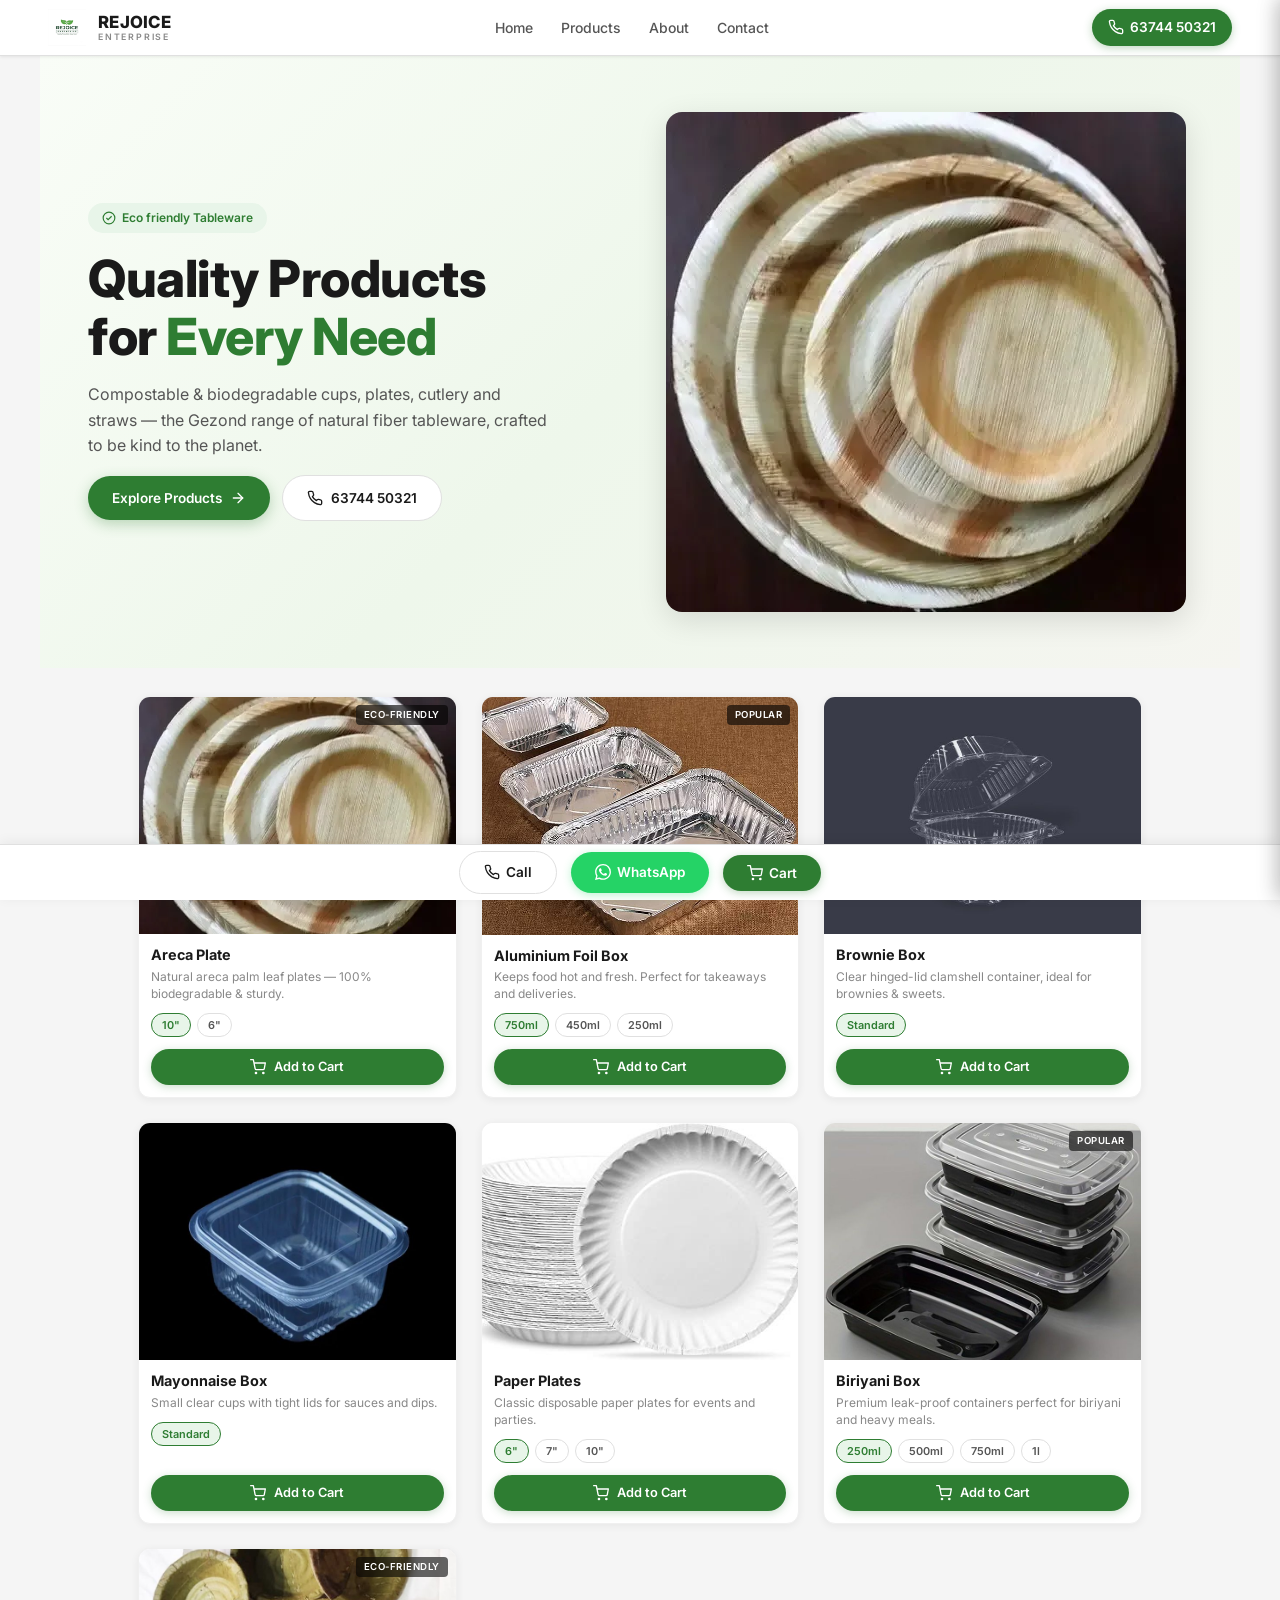
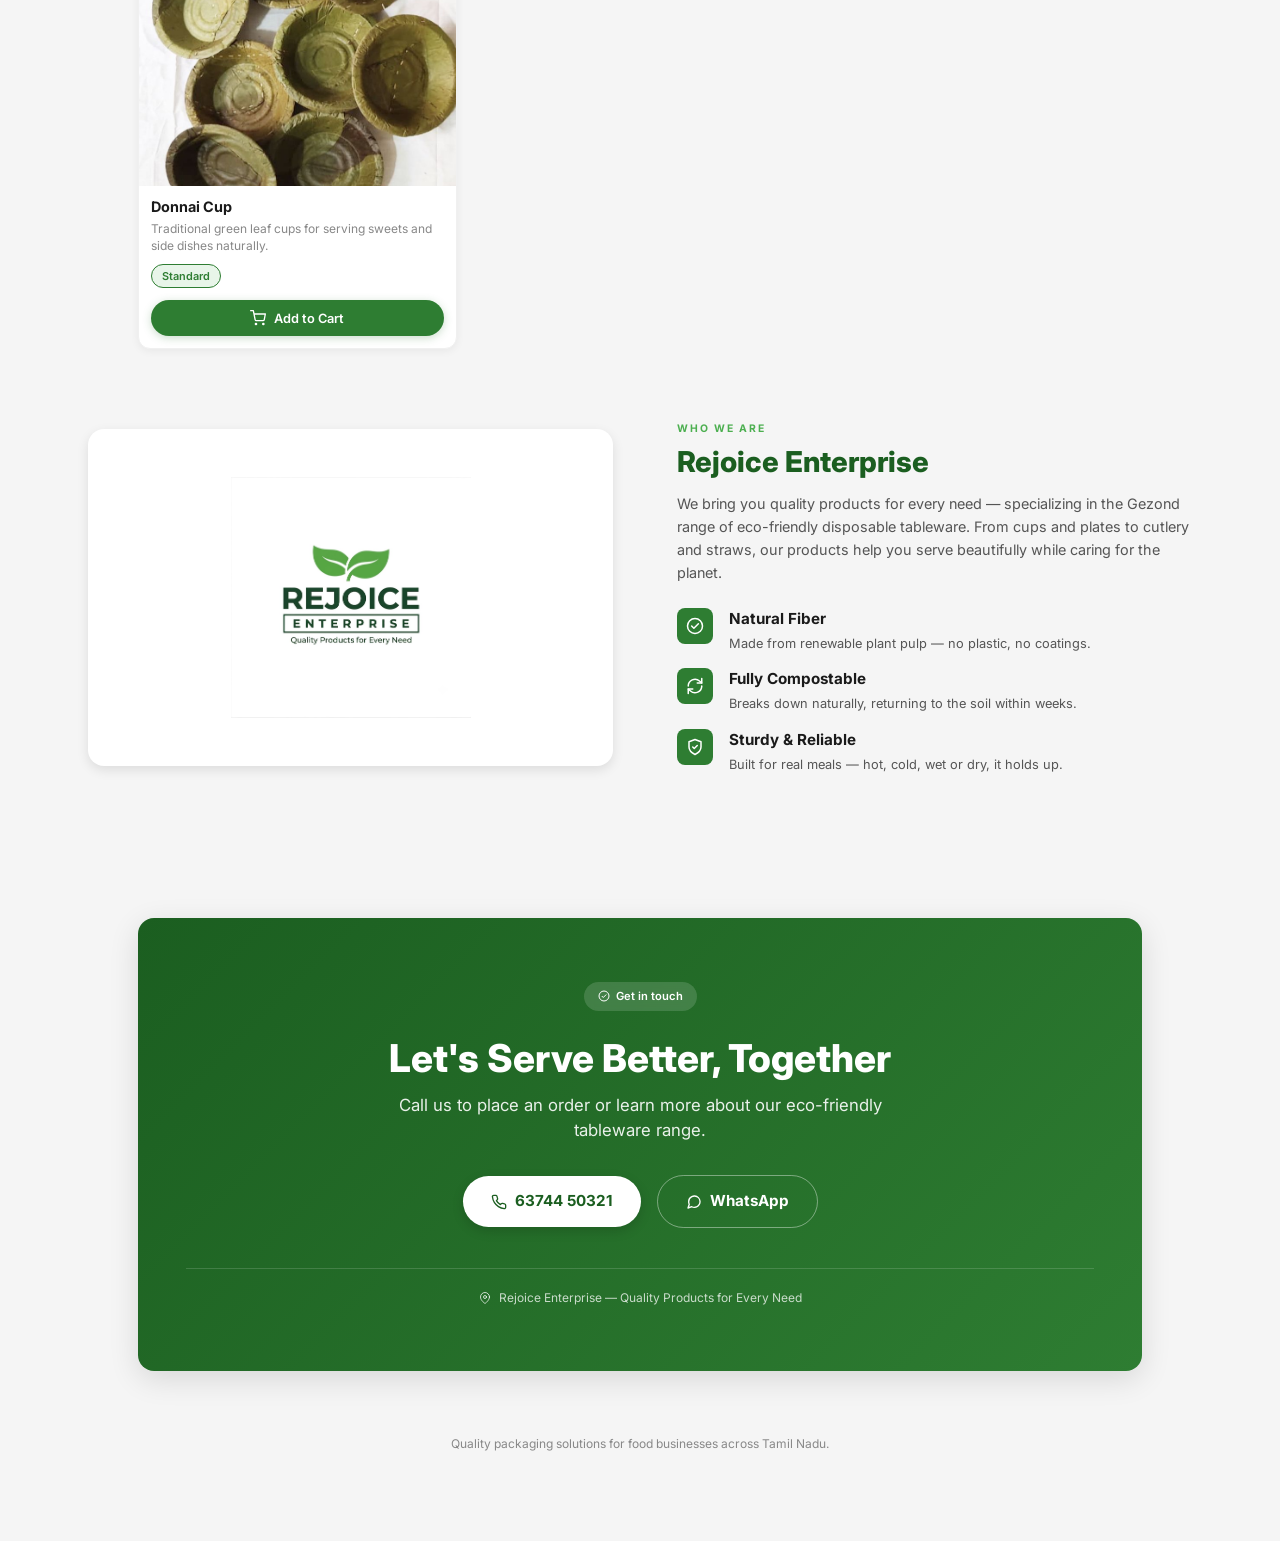
==== commit 6c681d12: "Add modern green banner Contact section mirroring user screenshot" ====
--- a/rejoice.html
+++ b/rejoice.html
@@ -305,20 +305,30 @@
 
         <!-- Contact Section -->
         <section class="contact-section" id="contact">
-            <h2>Contact Us</h2>
-            <div class="contact-card">
-                <div class="contact-icon-wrap">
-                    <svg viewBox="0 0 24 24" fill="none" stroke="currentColor" stroke-width="2" stroke-linecap="round" stroke-linejoin="round">
-                        <path d="M22 16.92v3a2 2 0 0 1-2.18 2 19.79 19.79 0 0 1-8.63-3.07 19.5 19.5 0 0 1-6-6 19.79 19.79 0 0 1-3.07-8.67A2 2 0 0 1 4.11 2h3a2 2 0 0 1 2 1.72 12.84 12.84 0 0 0 .7 2.81 2 2 0 0 1-.45 2.11L8.09 9.91a16 16 0 0 0 6 6l1.27-1.27a2 2 0 0 1 2.11-.45 12.84 12.84 0 0 0 2.81.7A2 2 0 0 1 22 16.92z"></path>
-                    </svg>
-                </div>
-                <div class="contact-details">
-                    <p class="contact-label">Phone & WhatsApp</p>
-                    <p class="contact-value">63744 50321</p>
-                </div>
-                <a href="tel:6374450321" class="contact-call-btn">Call</a>
-            </div>
-            <p class="footer-text">© 2026 Rejoice Enterprise</p>
+            <div class="contact-banner">
+                <span class="contact-badge">
+                    <svg viewBox="0 0 24 24" fill="none" stroke="currentColor" stroke-width="2" width="12" height="12"><path d="M12 22c5.523 0 10-4.477 10-10S17.523 2 12 2 2 6.477 2 12s4.477 10 10 10z"></path><path d="M7.5 12l3 3 6-6"></path></svg>
+                    Get in touch
+                </span>
+                <h2 class="contact-heading">Let's Serve Better, Together</h2>
+                <p class="contact-desc">Call us to place an order or learn more about our eco-friendly tableware range.</p>
+                
+                <div class="contact-actions">
+                    <a href="tel:6374450321" class="contact-btn contact-btn-white">
+                        <svg viewBox="0 0 24 24" fill="none" stroke="currentColor" stroke-width="2" stroke-linecap="round" stroke-linejoin="round" width="16" height="16"><path d="M22 16.92v3a2 2 0 0 1-2.18 2 19.79 19.79 0 0 1-8.63-3.07 19.5 19.5 0 0 1-6-6 19.79 19.79 0 0 1-3.07-8.67A2 2 0 0 1 4.11 2h3a2 2 0 0 1 2 1.72 12.84 12.84 0 0 0 .7 2.81 2 2 0 0 1-.45 2.11L8.09 9.91a16 16 0 0 0 6 6l1.27-1.27a2 2 0 0 1 2.11-.45 12.84 12.84 0 0 0 2.81.7A2 2 0 0 1 22 16.92z"></path></svg>
+                        63744 50321
+                    </a>
+                    <a href="https://wa.me/916374450321" target="_blank" class="contact-btn contact-btn-outline">
+                        <svg viewBox="0 0 24 24" fill="none" stroke="currentColor" stroke-width="2" stroke-linecap="round" stroke-linejoin="round" width="16" height="16"><path d="M21 11.5a8.38 8.38 0 0 1-.9 3.8 8.5 8.5 0 0 1-7.6 4.7 8.38 8.38 0 0 1-3.8-.9L3 21l1.9-5.7a8.38 8.38 0 0 1-.9-3.8 8.5 8.5 0 0 1 4.7-7.6 8.38 8.38 0 0 1 3.8-.9h.5a8.48 8.48 0 0 1 8 8v.5z"></path></svg>
+                        WhatsApp
+                    </a>
+                </div>
+
+                <div class="contact-footer">
+                    <svg viewBox="0 0 24 24" fill="none" stroke="currentColor" stroke-width="2" stroke-linecap="round" stroke-linejoin="round" width="12" height="12"><path d="M21 10c0 7-9 13-9 13s-9-6-9-13a9 9 0 0 1 18 0z"></path><circle cx="12" cy="10" r="3"></circle></svg>
+                    Rejoice Enterprise — Quality Products for Every Need
+                </div>
+            </div>
         </section>
 
         <!-- About Section (anchor target) -->
--- a/css/styles.css
+++ b/css/styles.css
@@ -722,86 +722,108 @@
    CONTACT SECTION
    ===================== */
 .contact-section {
-    padding: 24px 16px;
-    margin-top: 16px;
-}
-
-.contact-section h2 {
-    font-size: 1.1rem;
-    font-weight: 700;
+    padding: 32px 16px;
+}
+
+.contact-banner {
+    background: linear-gradient(135deg, #1b5e20, #2e7d32);
+    border-radius: var(--radius-lg);
+    padding: 40px 24px;
+    display: flex;
+    flex-direction: column;
+    align-items: center;
+    text-align: center;
+    box-shadow: var(--shadow-lg);
+    position: relative;
+    overflow: hidden;
+}
+
+.contact-badge {
+    display: inline-flex;
+    align-items: center;
+    gap: 6px;
+    background: rgba(255, 255, 255, 0.15);
+    color: white;
+    font-size: 0.7rem;
+    font-weight: 600;
+    padding: 6px 14px;
+    border-radius: var(--radius-full);
+    margin-bottom: 24px;
+    backdrop-filter: blur(4px);
+}
+
+.contact-heading {
+    font-size: 1.8rem;
+    font-weight: 800;
+    color: white;
     margin-bottom: 12px;
-    color: var(--text-primary);
-}
-
-.contact-card {
-    background: var(--bg-card);
-    border-radius: var(--radius-md);
-    padding: 16px;
-    display: flex;
-    align-items: center;
-    gap: 14px;
-    border: 1px solid var(--border-light);
-    box-shadow: var(--shadow-card);
-    margin-bottom: 16px;
-}
-
-.contact-icon-wrap {
-    width: 44px;
-    height: 44px;
-    border-radius: 50%;
-    background: var(--primary-surface);
+    line-height: 1.2;
+}
+
+.contact-desc {
+    font-size: 0.95rem;
+    color: rgba(255, 255, 255, 0.9);
+    line-height: 1.5;
+    margin-bottom: 32px;
+    max-width: 500px;
+}
+
+.contact-actions {
     display: flex;
     align-items: center;
     justify-content: center;
-    flex-shrink: 0;
-    color: var(--primary);
-}
-
-.contact-icon-wrap svg {
-    width: 20px;
-    height: 20px;
-}
-
-.contact-details {
-    flex: 1;
-}
-
-.contact-label {
-    font-size: 0.7rem;
-    color: var(--text-muted);
-    font-weight: 500;
-}
-
-.contact-value {
+    gap: 16px;
+    flex-wrap: wrap;
+    margin-bottom: 40px;
+}
+
+.contact-btn {
+    display: inline-flex;
+    align-items: center;
+    gap: 8px;
+    padding: 14px 28px;
+    border-radius: var(--radius-full);
     font-size: 0.95rem;
     font-weight: 700;
-    color: var(--text-primary);
-}
-
-.contact-call-btn {
-    display: inline-flex;
-    align-items: center;
-    gap: 4px;
-    background: var(--primary);
+    text-decoration: none;
+    transition: transform 0.15s ease, opacity 0.2s;
+}
+
+.contact-btn:active {
+    transform: scale(0.97);
+}
+
+.contact-btn-white {
+    background: white;
+    color: var(--primary-dark);
+    box-shadow: 0 4px 12px rgba(0, 0, 0, 0.15);
+}
+
+.contact-btn-white:hover {
+    background: #f5f5f5;
+}
+
+.contact-btn-outline {
+    background: transparent;
     color: white;
-    padding: 8px 16px;
-    border-radius: var(--radius-full);
-    font-size: 0.8rem;
-    font-weight: 600;
-    text-decoration: none;
-    box-shadow: 0 2px 6px rgba(46, 125, 50, 0.25);
-    transition: transform 0.15s;
-}
-
-.contact-call-btn:active {
-    transform: scale(0.95);
-}
-
-.footer-text {
-    text-align: center;
-    font-size: 0.7rem;
-    color: var(--text-muted);
-    padding-top: 8px;
+    border: 1.5px solid rgba(255, 255, 255, 0.4);
+}
+
+.contact-btn-outline:hover {
+    border-color: white;
+    background: rgba(255, 255, 255, 0.1);
+}
+
+.contact-footer {
+    display: flex;
+    align-items: center;
+    justify-content: center;
+    gap: 8px;
+    font-size: 0.75rem;
+    color: rgba(255, 255, 255, 0.75);
+    border-top: 1px solid rgba(255, 255, 255, 0.15);
+    padding-top: 20px;
+    width: 100%;
 }
 
 /* =====================
@@ -1170,8 +1192,21 @@
     }
 
     .contact-section {
-        max-width: 1100px;
-        margin: 16px auto 0;
+        padding: 48px 32px;
+        max-width: 1000px;
+        margin: 24px auto 0;
+    }
+
+    .contact-banner {
+        padding: 64px 48px;
+    }
+
+    .contact-heading {
+        font-size: 2.4rem;
+    }
+
+    .contact-desc {
+        font-size: 1.05rem;
     }
 
     .bottom-bar {
@@ -1279,4 +1314,9 @@
     .about-container {
         gap: 64px;
     }
-}
+
+    .contact-section {
+        padding: 64px 48px;
+        max-width: 1100px;
+    }
+}
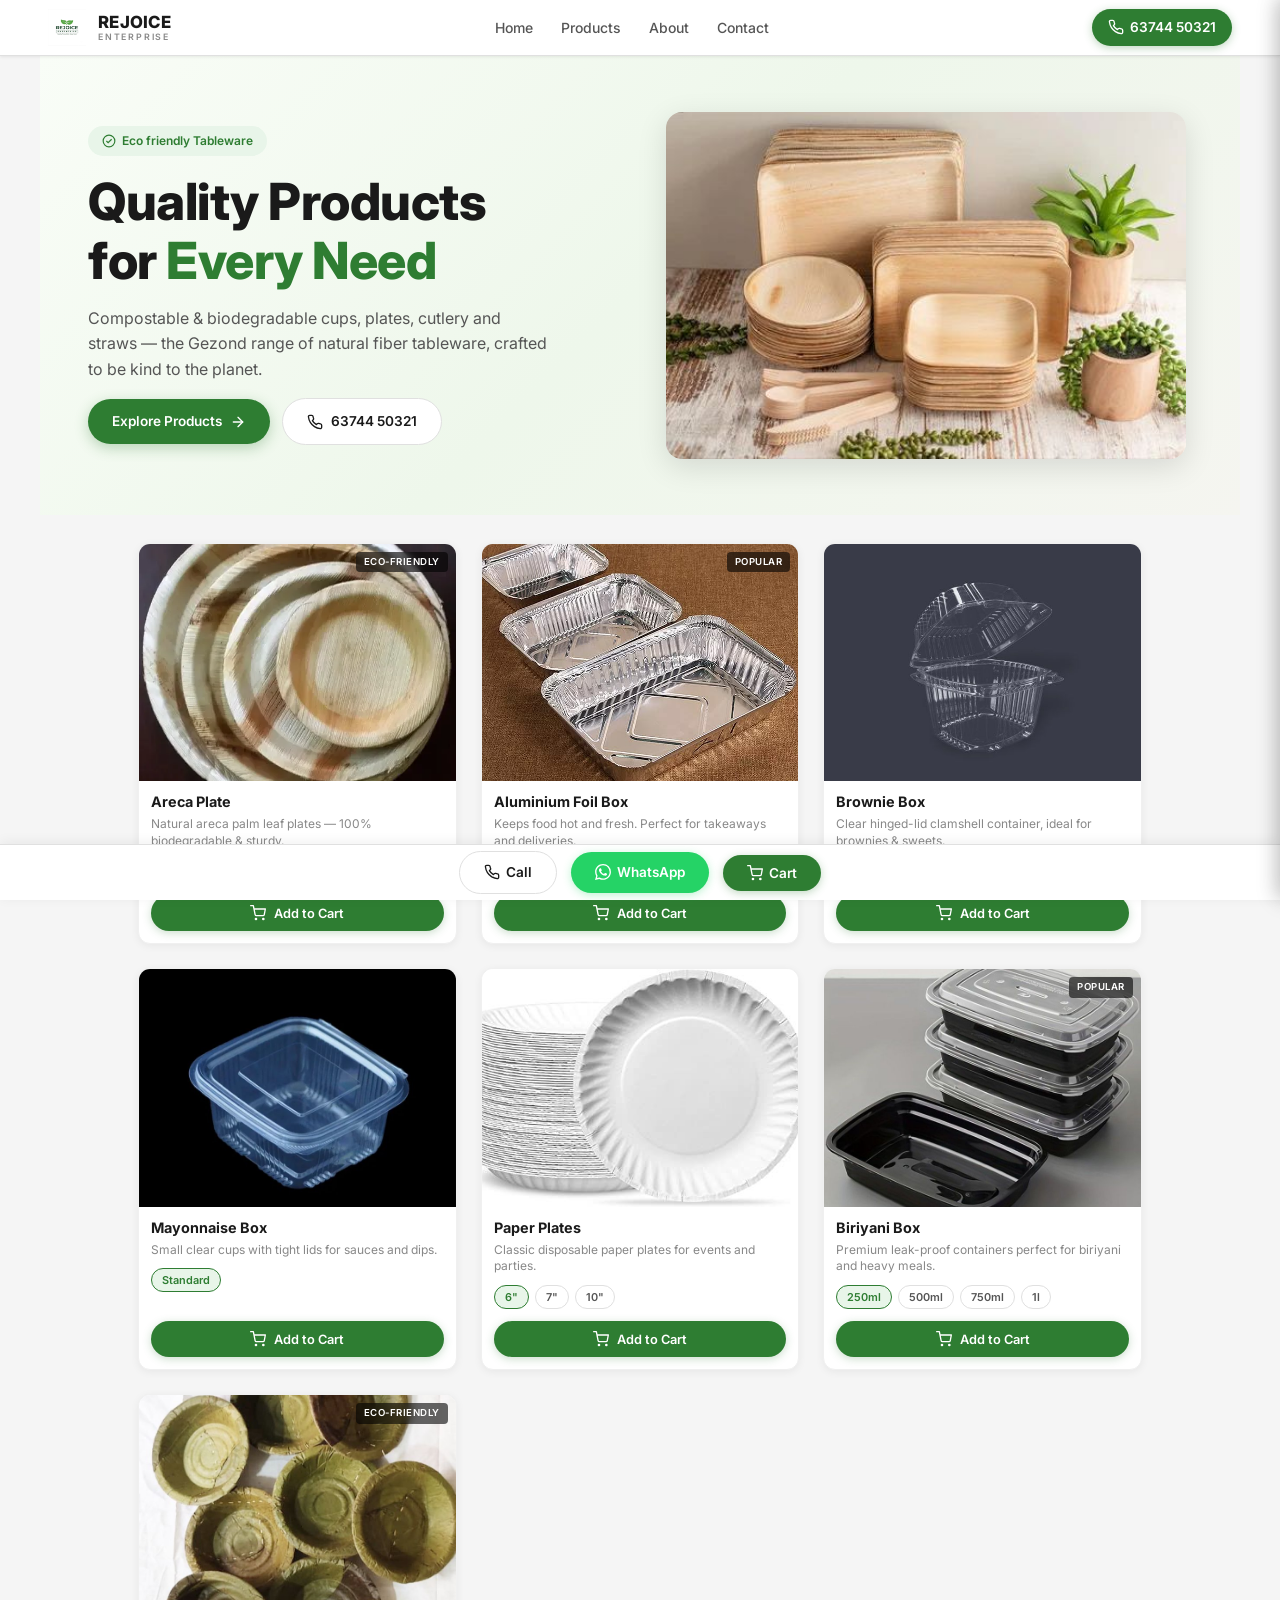
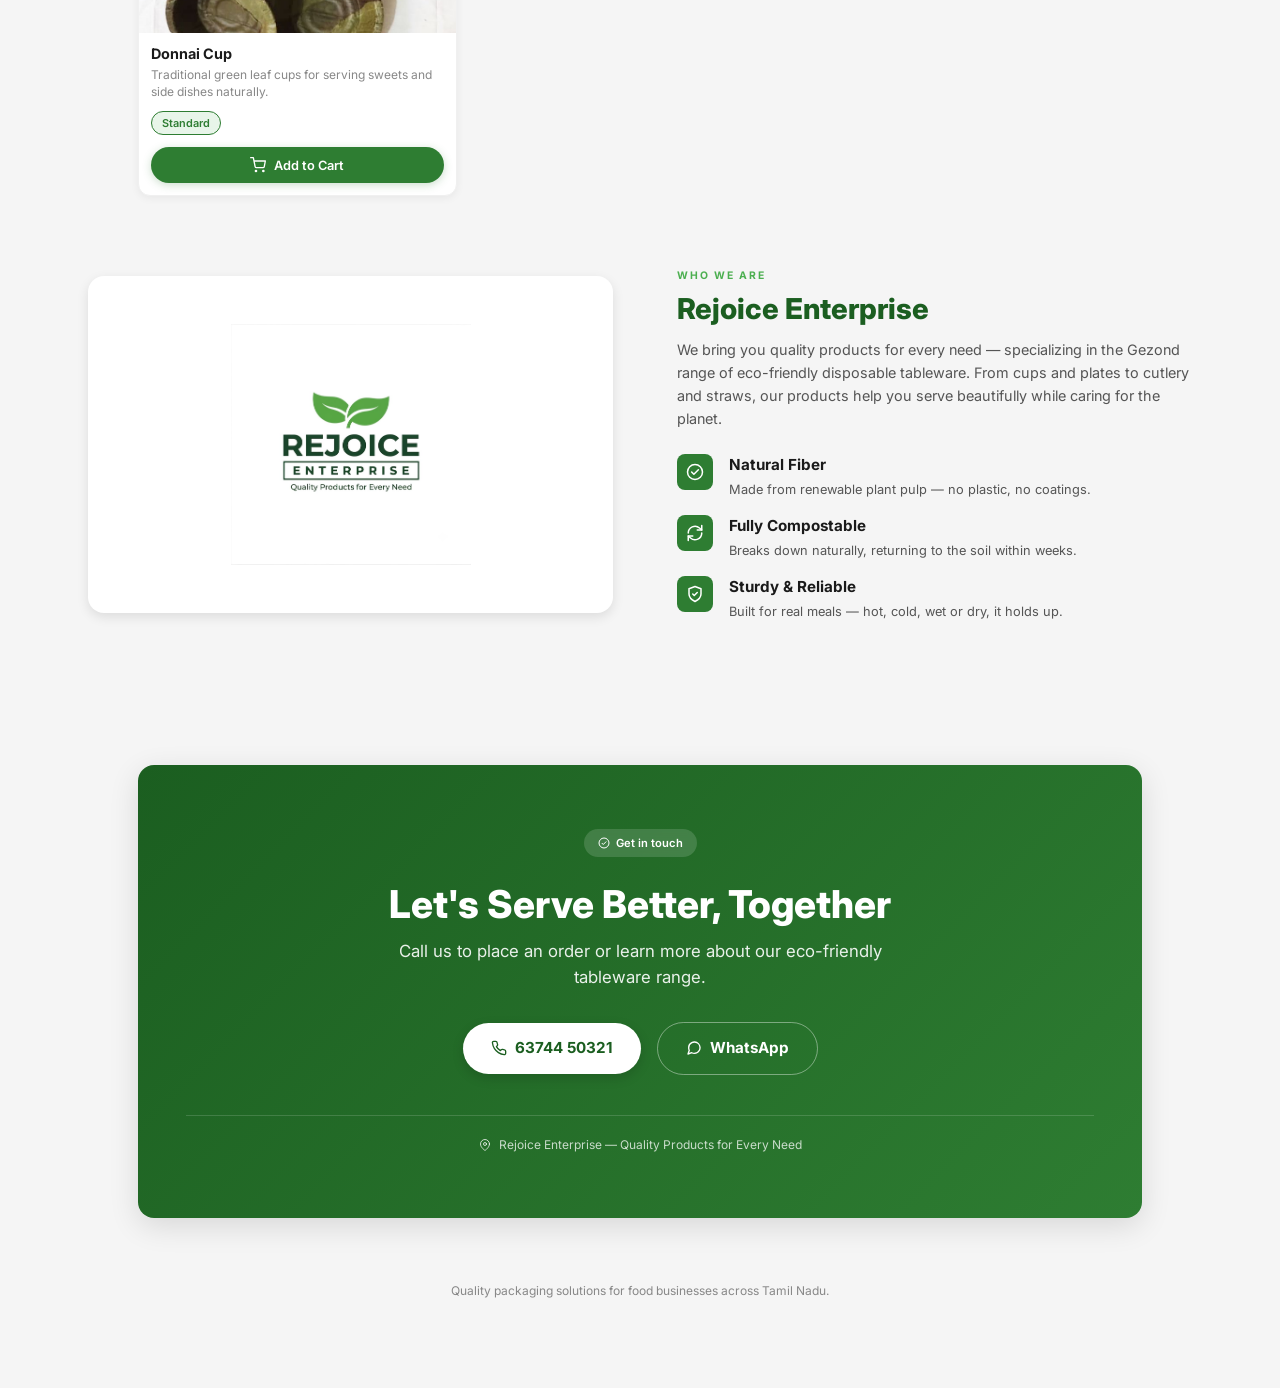
==== commit ae571ca6: "Update hero section image to use Best Areca Leaf Plate Manufacturer.png" ====
--- a/rejoice.html
+++ b/rejoice.html
@@ -111,7 +111,7 @@
                 </div>
             </div>
             <div class="hero-image-wrapper">
-                <img src="images/1.png" alt="Eco-friendly areca leaf tableware" class="hero-image">
+                <img src="images/Best%20Areca%20Leaf%20Plate%20Manufacturer.png" alt="Eco-friendly areca leaf tableware" class="hero-image">
             </div>
         </section>
 
